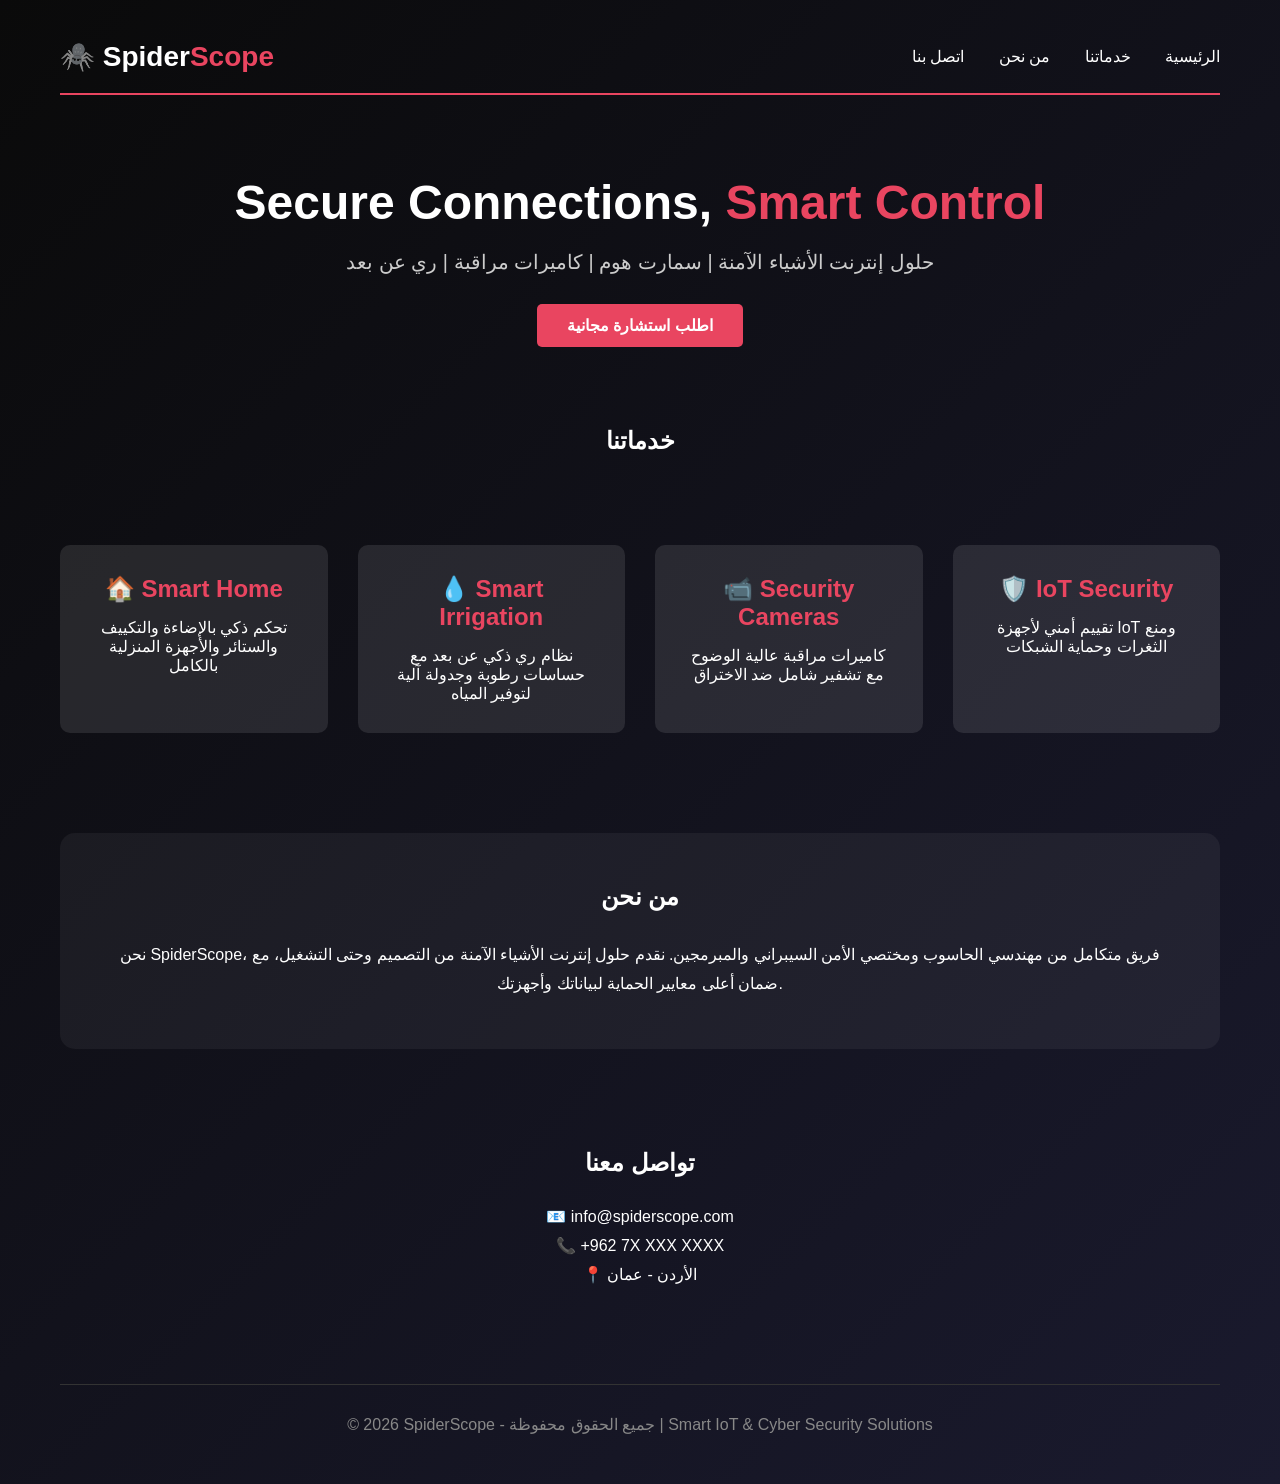
==== index.html @ 86cf1021 "Add initial HTML structure for SpiderScope website" ====
<!DOCTYPE html>
<html lang="ar">
<head>
    <meta charset="UTF-8">
    <meta name="viewport" content="width=device-width, initial-scale=1.0">
    <title>SpiderScope | Smart IoT & Cyber Security</title>
    <style>
        * {
            margin: 0;
            padding: 0;
            box-sizing: border-box;
        }
        body {
            font-family: 'Segoe UI', Tahoma, Geneva, Verdana, sans-serif;
            background: linear-gradient(135deg, #0a0a0a 0%, #1a1a2e 100%);
            color: #fff;
            min-height: 100vh;
        }
        .container {
            max-width: 1200px;
            margin: 0 auto;
            padding: 20px;
        }
        header {
            display: flex;
            justify-content: space-between;
            align-items: center;
            padding: 20px 0;
            border-bottom: 2px solid #e94560;
            flex-wrap: wrap;
        }
        .logo {
            font-size: 28px;
            font-weight: bold;
        }
        .logo span {
            color: #e94560;
        }
        nav a {
            color: #fff;
            text-decoration: none;
            margin-left: 30px;
            transition: color 0.3s;
        }
        nav a:hover {
            color: #e94560;
        }
        .hero {
            text-align: center;
            padding: 80px 20px;
        }
        .hero h1 {
            font-size: 48px;
            margin-bottom: 20px;
        }
        .hero h1 span {
            color: #e94560;
        }
        .hero p {
            font-size: 20px;
            color: #ccc;
            margin-bottom: 30px;
        }
        .btn {
            display: inline-block;
            background: #e94560;
            color: #fff;
            padding: 12px 30px;
            text-decoration: none;
            border-radius: 5px;
            font-weight: bold;
            transition: transform 0.3s;
        }
        .btn:hover {
            transform: scale(1.05);
            background: #ff6b6b;
        }
        .services {
            display: grid;
            grid-template-columns: repeat(auto-fit, minmax(250px, 1fr));
            gap: 30px;
            padding: 50px 0;
        }
        .service-card {
            background: rgba(255,255,255,0.1);
            padding: 30px;
            border-radius: 10px;
            text-align: center;
            transition: transform 0.3s;
        }
        .service-card:hover {
            transform: translateY(-10px);
            background: rgba(233,69,96,0.2);
        }
        .service-card h3 {
            font-size: 24px;
            margin-bottom: 15px;
            color: #e94560;
        }
        .footer {
            text-align: center;
            padding: 30px 0;
            border-top: 1px solid #333;
            margin-top: 50px;
            color: #888;
        }
        @media (max-width: 768px) {
            header {
                flex-direction: column;
                gap: 15px;
            }
            nav a {
                margin: 0 15px;
            }
            .hero h1 {
                font-size: 32px;
            }
        }
    </style>
</head>
<body>
    <div class="container">
        <header>
            <div class="logo">🕷️ Spider<span>Scope</span></div>
            <nav>
                <a href="#">الرئيسية</a>
                <a href="#services">خدماتنا</a>
                <a href="#about">من نحن</a>
                <a href="#contact">اتصل بنا</a>
            </nav>
        </header>

        <section class="hero">
            <h1>Secure Connections, <span>Smart Control</span></h1>
            <p>حلول إنترنت الأشياء الآمنة | سمارت هوم | كاميرات مراقبة | ري عن بعد</p>
            <a href="#contact" class="btn">اطلب استشارة مجانية</a>
        </section>

        <section id="services">
            <h2 style="text-align:center; margin-bottom:40px;">خدماتنا</h2>
            <div class="services">
                <div class="service-card">
                    <h3>🏠 Smart Home</h3>
                    <p>تحكم ذكي بالإضاءة والتكييف والستائر والأجهزة المنزلية بالكامل</p>
                </div>
                <div class="service-card">
                    <h3>💧 Smart Irrigation</h3>
                    <p>نظام ري ذكي عن بعد مع حساسات رطوبة وجدولة آلية لتوفير المياه</p>
                </div>
                <div class="service-card">
                    <h3>📹 Security Cameras</h3>
                    <p>كاميرات مراقبة عالية الوضوح مع تشفير شامل ضد الاختراق</p>
                </div>
                <div class="service-card">
                    <h3>🛡️ IoT Security</h3>
                    <p>تقييم أمني لأجهزة IoT ومنع الثغرات وحماية الشبكات</p>
                </div>
            </div>
        </section>

        <section id="about" style="background:rgba(255,255,255,0.05); padding:50px; border-radius:15px; margin:50px 0;">
            <h2 style="text-align:center; margin-bottom:30px;">من نحن</h2>
            <p style="line-height:1.8; text-align:center;">نحن SpiderScope، فريق متكامل من مهندسي الحاسوب ومختصي الأمن السيبراني والمبرمجين. نقدم حلول إنترنت الأشياء الآمنة من التصميم وحتى التشغيل، مع ضمان أعلى معايير الحماية لبياناتك وأجهزتك.</p>
        </section>

        <section id="contact" style="text-align:center; padding:50px 0;">
            <h2 style="margin-bottom:30px;">تواصل معنا</h2>
            <p style="margin-bottom:10px;">📧 info@spiderscope.com</p>
            <p style="margin-bottom:10px;">📞 +962 7X XXX XXXX</p>
            <p>📍 الأردن - عمان</p>
        </section>

        <div class="footer">
            <p>© 2026 SpiderScope - جميع الحقوق محفوظة | Smart IoT & Cyber Security Solutions</p>
        </div>
    </div>
</body>
</html>
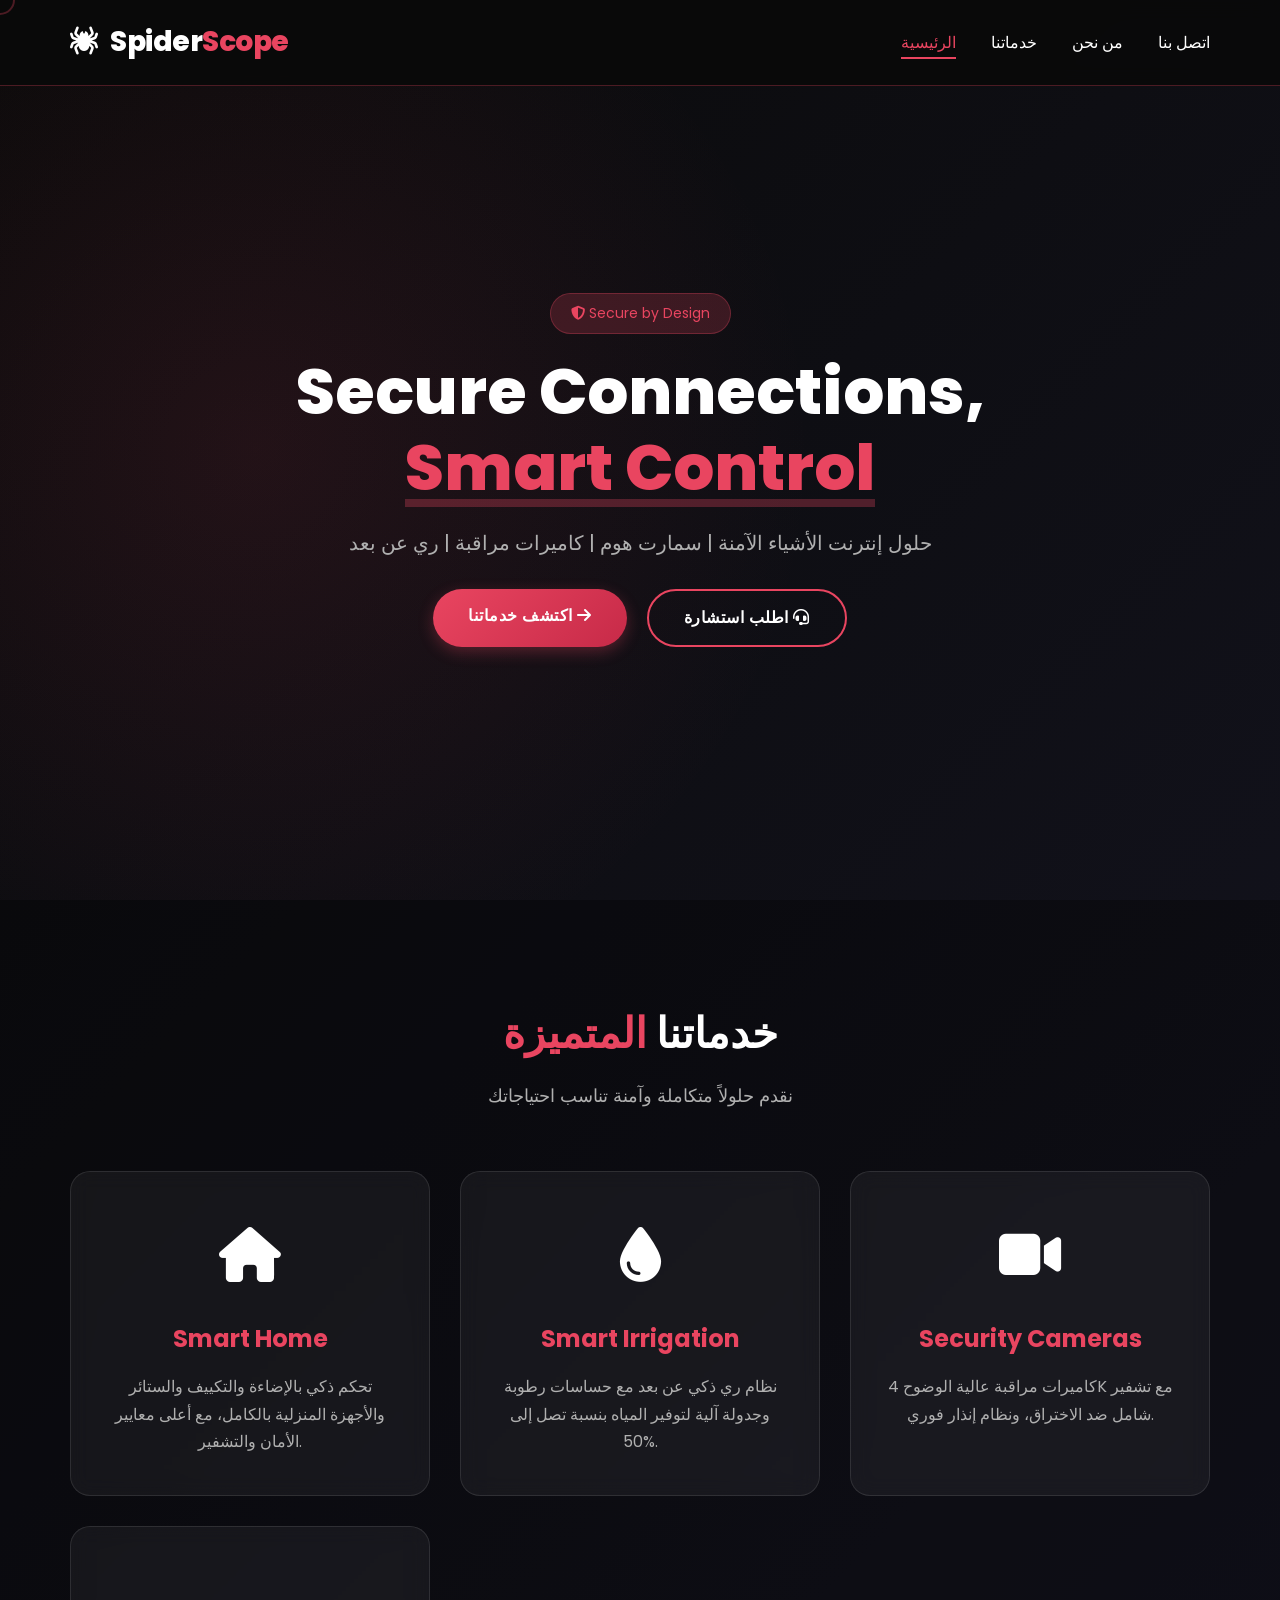
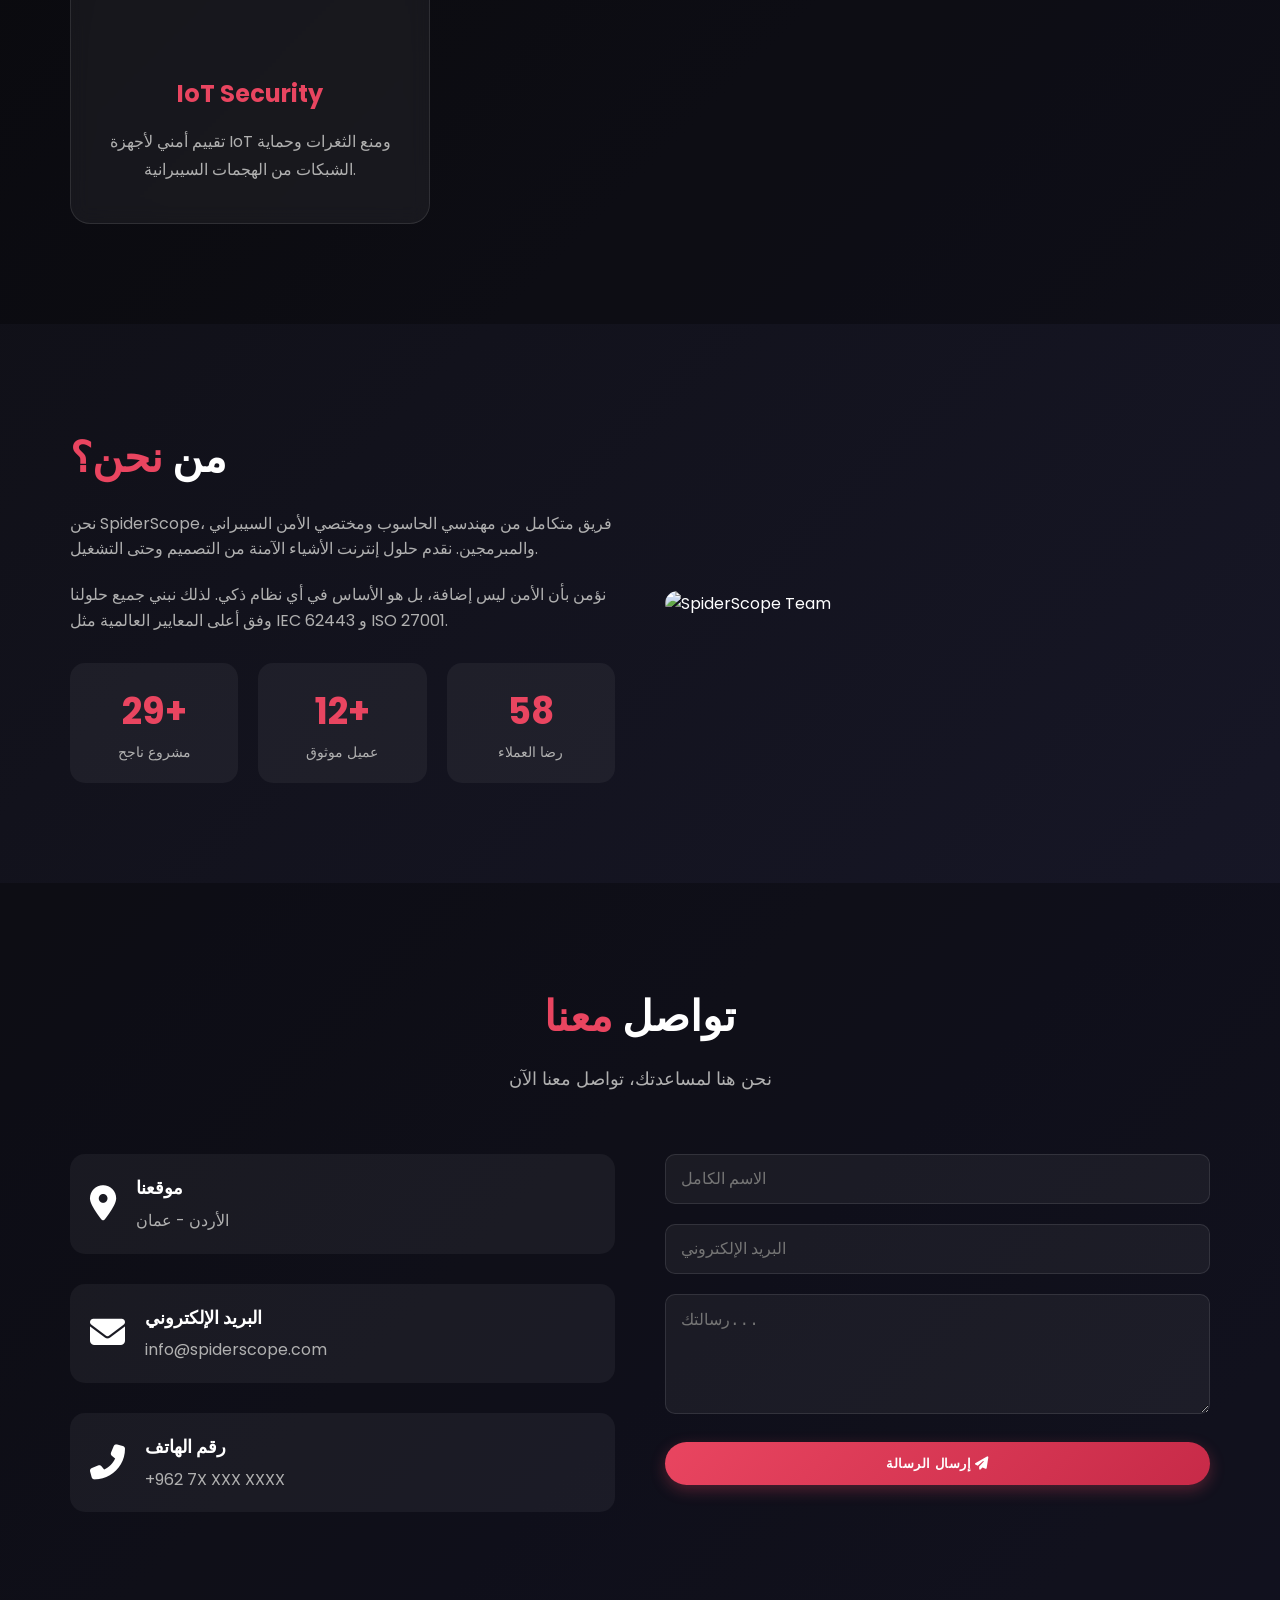
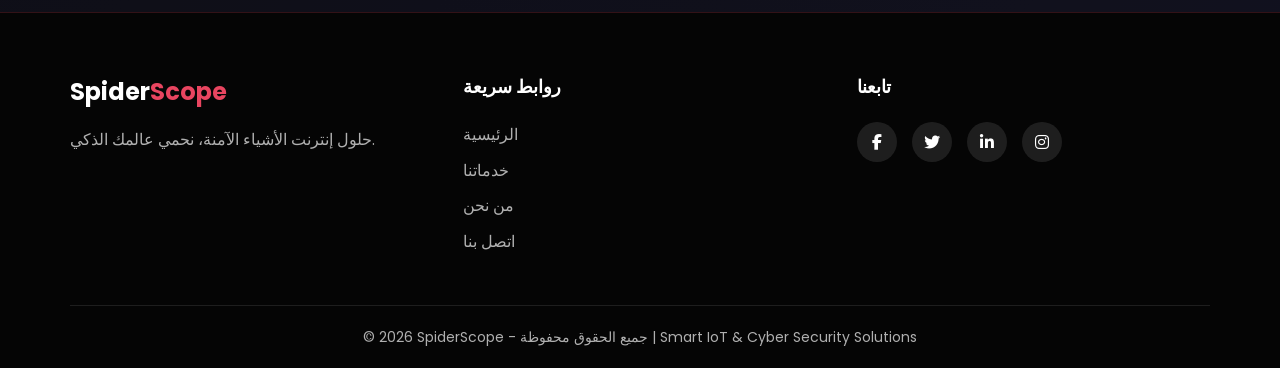
==== commit e4ded872: "Update index.html with new meta tags and content" ====
--- a/index.html
+++ b/index.html
@@ -3,176 +3,285 @@
 <head>
     <meta charset="UTF-8">
     <meta name="viewport" content="width=device-width, initial-scale=1.0">
-    <title>SpiderScope | Smart IoT & Cyber Security</title>
-    <style>
-        * {
-            margin: 0;
-            padding: 0;
-            box-sizing: border-box;
-        }
-        body {
-            font-family: 'Segoe UI', Tahoma, Geneva, Verdana, sans-serif;
-            background: linear-gradient(135deg, #0a0a0a 0%, #1a1a2e 100%);
-            color: #fff;
-            min-height: 100vh;
-        }
-        .container {
-            max-width: 1200px;
-            margin: 0 auto;
-            padding: 20px;
-        }
-        header {
-            display: flex;
-            justify-content: space-between;
-            align-items: center;
-            padding: 20px 0;
-            border-bottom: 2px solid #e94560;
-            flex-wrap: wrap;
-        }
-        .logo {
-            font-size: 28px;
-            font-weight: bold;
-        }
-        .logo span {
-            color: #e94560;
-        }
-        nav a {
-            color: #fff;
-            text-decoration: none;
-            margin-left: 30px;
-            transition: color 0.3s;
-        }
-        nav a:hover {
-            color: #e94560;
-        }
-        .hero {
-            text-align: center;
-            padding: 80px 20px;
-        }
-        .hero h1 {
-            font-size: 48px;
-            margin-bottom: 20px;
-        }
-        .hero h1 span {
-            color: #e94560;
-        }
-        .hero p {
-            font-size: 20px;
-            color: #ccc;
-            margin-bottom: 30px;
-        }
-        .btn {
-            display: inline-block;
-            background: #e94560;
-            color: #fff;
-            padding: 12px 30px;
-            text-decoration: none;
-            border-radius: 5px;
-            font-weight: bold;
-            transition: transform 0.3s;
-        }
-        .btn:hover {
-            transform: scale(1.05);
-            background: #ff6b6b;
-        }
-        .services {
-            display: grid;
-            grid-template-columns: repeat(auto-fit, minmax(250px, 1fr));
-            gap: 30px;
-            padding: 50px 0;
-        }
-        .service-card {
-            background: rgba(255,255,255,0.1);
-            padding: 30px;
-            border-radius: 10px;
-            text-align: center;
-            transition: transform 0.3s;
-        }
-        .service-card:hover {
-            transform: translateY(-10px);
-            background: rgba(233,69,96,0.2);
-        }
-        .service-card h3 {
-            font-size: 24px;
-            margin-bottom: 15px;
-            color: #e94560;
-        }
-        .footer {
-            text-align: center;
-            padding: 30px 0;
-            border-top: 1px solid #333;
-            margin-top: 50px;
-            color: #888;
-        }
-        @media (max-width: 768px) {
-            header {
-                flex-direction: column;
-                gap: 15px;
-            }
-            nav a {
-                margin: 0 15px;
-            }
-            .hero h1 {
-                font-size: 32px;
-            }
-        }
-    </style>
+    <title>SpiderScope | Smart IoT & Cyber Security Solutions</title>
+    <meta name="description" content="SpiderScope - حلول إنترنت الأشياء الآمنة، سمارت هوم، كاميرات مراقبة، ري عن بعد، وأمن سيبراني متكامل">
+    <meta name="keywords" content="IoT, Smart Home, Security Cameras, Smart Irrigation, Cyber Security, SpiderScope">
+    <meta name="author" content="SpiderScope">
+    
+    <!-- ربط ملف CSS -->
+    <link rel="stylesheet" href="style.css">
+    
+    <!-- Font Awesome للأيقونات -->
+    <link rel="stylesheet" href="https://cdnjs.cloudflare.com/ajax/libs/font-awesome/6.4.0/css/all.min.css">
+    
+    <!-- Google Fonts -->
+    <link href="https://fonts.googleapis.com/css2?family=Poppins:wght@300;400;500;600;700;800&display=swap" rel="stylesheet">
 </head>
 <body>
-    <div class="container">
-        <header>
-            <div class="logo">🕷️ Spider<span>Scope</span></div>
-            <nav>
-                <a href="#">الرئيسية</a>
-                <a href="#services">خدماتنا</a>
-                <a href="#about">من نحن</a>
-                <a href="#contact">اتصل بنا</a>
-            </nav>
-        </header>
-
-        <section class="hero">
-            <h1>Secure Connections, <span>Smart Control</span></h1>
-            <p>حلول إنترنت الأشياء الآمنة | سمارت هوم | كاميرات مراقبة | ري عن بعد</p>
-            <a href="#contact" class="btn">اطلب استشارة مجانية</a>
-        </section>
-
-        <section id="services">
-            <h2 style="text-align:center; margin-bottom:40px;">خدماتنا</h2>
-            <div class="services">
-                <div class="service-card">
-                    <h3>🏠 Smart Home</h3>
-                    <p>تحكم ذكي بالإضاءة والتكييف والستائر والأجهزة المنزلية بالكامل</p>
-                </div>
-                <div class="service-card">
-                    <h3>💧 Smart Irrigation</h3>
-                    <p>نظام ري ذكي عن بعد مع حساسات رطوبة وجدولة آلية لتوفير المياه</p>
-                </div>
-                <div class="service-card">
-                    <h3>📹 Security Cameras</h3>
-                    <p>كاميرات مراقبة عالية الوضوح مع تشفير شامل ضد الاختراق</p>
-                </div>
-                <div class="service-card">
-                    <h3>🛡️ IoT Security</h3>
-                    <p>تقييم أمني لأجهزة IoT ومنع الثغرات وحماية الشبكات</p>
-                </div>
-            </div>
-        </section>
-
-        <section id="about" style="background:rgba(255,255,255,0.05); padding:50px; border-radius:15px; margin:50px 0;">
-            <h2 style="text-align:center; margin-bottom:30px;">من نحن</h2>
-            <p style="line-height:1.8; text-align:center;">نحن SpiderScope، فريق متكامل من مهندسي الحاسوب ومختصي الأمن السيبراني والمبرمجين. نقدم حلول إنترنت الأشياء الآمنة من التصميم وحتى التشغيل، مع ضمان أعلى معايير الحماية لبياناتك وأجهزتك.</p>
-        </section>
-
-        <section id="contact" style="text-align:center; padding:50px 0;">
-            <h2 style="margin-bottom:30px;">تواصل معنا</h2>
-            <p style="margin-bottom:10px;">📧 info@spiderscope.com</p>
-            <p style="margin-bottom:10px;">📞 +962 7X XXX XXXX</p>
-            <p>📍 الأردن - عمان</p>
-        </section>
-
-        <div class="footer">
-            <p>© 2026 SpiderScope - جميع الحقوق محفوظة | Smart IoT & Cyber Security Solutions</p>
-        </div>
-    </div>
+
+<!-- شاشة التحميل (Loader) -->
+<div class="loader">
+    <div class="spinner"></div>
+</div>
+
+<!-- مؤشر ماوس مخصص (Custom Cursor) -->
+<div class="custom-cursor"></div>
+
+<!-- زر العودة للأعلى -->
+<div class="scroll-top">
+    <i class="fas fa-arrow-up"></i>
+</div>
+
+<!-- الهيدر (شريط التنقل) -->
+<header class="header">
+    <div class="container">
+        <nav class="navbar">
+            <div class="logo">
+                <i class="fas fa-spider"></i> Spider<span>Scope</span>
+            </div>
+            <div class="menu-btn">
+                <i class="fas fa-bars"></i>
+            </div>
+            <ul class="nav-links">
+                <li><a href="#home" class="active">الرئيسية</a></li>
+                <li><a href="#services">خدماتنا</a></li>
+                <li><a href="#about">من نحن</a></li>
+                <li><a href="#contact">اتصل بنا</a></li>
+            </ul>
+        </nav>
+    </div>
+</header>
+
+<!-- القسم الترحيبي (Hero) -->
+<section id="home" class="hero">
+    <div class="hero-content">
+        <div class="hero-badge">
+            <i class="fas fa-shield-alt"></i> Secure by Design
+        </div>
+        <h1>Secure Connections, <br><span>Smart Control</span></h1>
+        <p>حلول إنترنت الأشياء الآمنة | سمارت هوم | كاميرات مراقبة | ري عن بعد</p>
+        <div class="hero-buttons">
+            <a href="#services" class="btn">اكتشف خدماتنا <i class="fas fa-arrow-right"></i></a>
+            <a href="#contact" class="btn btn-outline">اطلب استشارة <i class="fas fa-headset"></i></a>
+        </div>
+    </div>
+</section>
+
+<!-- قسم الخدمات -->
+<section id="services" class="services">
+    <div class="container">
+        <div class="section-header">
+            <h2>خدماتنا <span>المتميزة</span></h2>
+            <p>نقدم حلولاً متكاملة وآمنة تناسب احتياجاتك</p>
+        </div>
+        <div class="services-grid">
+            <div class="service-card">
+                <div class="service-icon">
+                    <i class="fas fa-home"></i>
+                </div>
+                <h3>Smart Home</h3>
+                <p>تحكم ذكي بالإضاءة والتكييف والستائر والأجهزة المنزلية بالكامل، مع أعلى معايير الأمان والتشفير.</p>
+            </div>
+            <div class="service-card">
+                <div class="service-icon">
+                    <i class="fas fa-tint"></i>
+                </div>
+                <h3>Smart Irrigation</h3>
+                <p>نظام ري ذكي عن بعد مع حساسات رطوبة وجدولة آلية لتوفير المياه بنسبة تصل إلى 50%.</p>
+            </div>
+            <div class="service-card">
+                <div class="service-icon">
+                    <i class="fas fa-video"></i>
+                </div>
+                <h3>Security Cameras</h3>
+                <p>كاميرات مراقبة عالية الوضوح 4K مع تشفير شامل ضد الاختراق، ونظام إنذار فوري.</p>
+            </div>
+            <div class="service-card">
+                <div class="service-icon">
+                    <i class="fas fa-shield-haltered"></i>
+                </div>
+                <h3>IoT Security</h3>
+                <p>تقييم أمني لأجهزة IoT ومنع الثغرات وحماية الشبكات من الهجمات السيبرانية.</p>
+            </div>
+        </div>
+    </div>
+</section>
+
+<!-- قسم من نحن -->
+<section id="about" class="about">
+    <div class="container">
+        <div class="about-content">
+            <div class="about-text">
+                <h2>من <span>نحن؟</span></h2>
+                <p>نحن SpiderScope، فريق متكامل من مهندسي الحاسوب ومختصي الأمن السيبراني والمبرمجين. نقدم حلول إنترنت الأشياء الآمنة من التصميم وحتى التشغيل.</p>
+                <p>نؤمن بأن الأمن ليس إضافة، بل هو الأساس في أي نظام ذكي. لذلك نبني جميع حلولنا وفق أعلى المعايير العالمية مثل IEC 62443 و ISO 27001.</p>
+                <div class="about-stats">
+                    <div class="stat">
+                        <h3 data-target="50">50+</h3>
+                        <p>مشروع ناجح</p>
+                    </div>
+                    <div class="stat">
+                        <h3 data-target="20">20+</h3>
+                        <p>عميل موثوق</p>
+                    </div>
+                    <div class="stat">
+                        <h3 data-target="100">100%</h3>
+                        <p>رضا العملاء</p>
+                    </div>
+                </div>
+            </div>
+            <div class="about-image">
+                <img src="https://placehold.co/600x400/1a1a2e/e94560?text=SpiderScope+Team" alt="SpiderScope Team">
+            </div>
+        </div>
+    </div>
+</section>
+
+<!-- قسم التواصل -->
+<section id="contact" class="contact">
+    <div class="container">
+        <div class="section-header">
+            <h2>تواصل <span>معنا</span></h2>
+            <p>نحن هنا لمساعدتك، تواصل معنا الآن</p>
+        </div>
+        <div class="contact-grid">
+            <div class="contact-info">
+                <div class="contact-card">
+                    <div class="contact-icon">
+                        <i class="fas fa-map-marker-alt"></i>
+                    </div>
+                    <div class="contact-details">
+                        <h4>موقعنا</h4>
+                        <p>الأردن - عمان</p>
+                    </div>
+                </div>
+                <div class="contact-card">
+                    <div class="contact-icon">
+                        <i class="fas fa-envelope"></i>
+                    </div>
+                    <div class="contact-details">
+                        <h4>البريد الإلكتروني</h4>
+                        <p>info@spiderscope.com</p>
+                    </div>
+                </div>
+                <div class="contact-card">
+                    <div class="contact-icon">
+                        <i class="fas fa-phone-alt"></i>
+                    </div>
+                    <div class="contact-details">
+                        <h4>رقم الهاتف</h4>
+                        <p>+962 7X XXX XXXX</p>
+                    </div>
+                </div>
+            </div>
+            <form class="contact-form" id="contactForm">
+                <div class="form-group">
+                    <input type="text" id="name" placeholder="الاسم الكامل" required>
+                </div>
+                <div class="form-group">
+                    <input type="email" id="email" placeholder="البريد الإلكتروني" required>
+                </div>
+                <div class="form-group">
+                    <textarea id="message" placeholder="رسالتك..." required></textarea>
+                </div>
+                <button type="submit" class="btn">إرسال الرسالة <i class="fas fa-paper-plane"></i></button>
+            </form>
+        </div>
+    </div>
+</section>
+
+<!-- الفوتر (Footer) -->
+<footer class="footer">
+    <div class="container">
+        <div class="footer-content">
+            <div class="footer-about">
+                <h3>Spider<span>Scope</span></h3>
+                <p>حلول إنترنت الأشياء الآمنة، نحمي عالمك الذكي.</p>
+            </div>
+            <div class="footer-links">
+                <h4>روابط سريعة</h4>
+                <ul>
+                    <li><a href="#home">الرئيسية</a></li>
+                    <li><a href="#services">خدماتنا</a></li>
+                    <li><a href="#about">من نحن</a></li>
+                    <li><a href="#contact">اتصل بنا</a></li>
+                </ul>
+            </div>
+            <div class="footer-social">
+                <h4>تابعنا</h4>
+                <div class="social-icons">
+                    <a href="#"><i class="fab fa-facebook-f"></i></a>
+                    <a href="#"><i class="fab fa-twitter"></i></a>
+                    <a href="#"><i class="fab fa-linkedin-in"></i></a>
+                    <a href="#"><i class="fab fa-instagram"></i></a>
+                </div>
+            </div>
+        </div>
+        <div class="footer-bottom">
+            <p>&copy; 2026 SpiderScope - جميع الحقوق محفوظة | Smart IoT & Cyber Security Solutions</p>
+        </div>
+    </div>
+</footer>
+
+<!-- ربط ملف JavaScript -->
+<script src="script.js"></script>
+
+<style>
+    /* تنسيق المؤشر المخصص */
+    .custom-cursor {
+        position: fixed;
+        width: 30px;
+        height: 30px;
+        border: 2px solid #e94560;
+        border-radius: 50%;
+        pointer-events: none;
+        z-index: 99999;
+        transition: all 0.1s ease;
+        transform: translate(-50%, -50%);
+        opacity: 0.3;
+    }
+    
+    /* إخفاء المؤشر العادي على سطح المكتب */
+    @media (min-width: 768px) {
+        body {
+            cursor: none;
+        }
+        a, button, .service-card {
+            cursor: none;
+        }
+    }
+    
+    /* إظهار المؤشر العادي على الجوال */
+    @media (max-width: 768px) {
+        .custom-cursor {
+            display: none;
+        }
+        body {
+            cursor: default;
+        }
+    }
+    
+    /* تأثيرات إضافية */
+    .notification {
+        animation: slideUp 0.3s ease;
+    }
+    
+    @keyframes slideUp {
+        from {
+            opacity: 0;
+            transform: translateX(-50%) translateY(20px);
+        }
+        to {
+            opacity: 1;
+            transform: translateX(-50%) translateY(0);
+        }
+    }
+    
+    /* تنسيق زر القائمة للجوال */
+    .menu-btn i {
+        font-size: 24px;
+        transition: all 0.3s ease;
+    }
+</style>
 </body>
 </html>
--- a/style.css
+++ b/style.css
@@ -0,0 +1,687 @@
+/* ========================================
+   SpiderScope - Smart IoT & Cyber Security
+   Professional CSS File
+   ======================================== */
+
+/* ---------- متغيرات الألوان ---------- */
+:root {
+    --primary: #e94560;
+    --primary-dark: #c72a48;
+    --secondary: #0f3460;
+    --dark: #0a0a0a;
+    --darker: #050505;
+    --gray: #1a1a2e;
+    --light-gray: #2a2a3e;
+    --text: #ffffff;
+    --text-muted: #b0b0b0;
+    --gradient: linear-gradient(135deg, var(--dark) 0%, var(--gray) 100%);
+    --gradient-primary: linear-gradient(135deg, var(--primary) 0%, var(--primary-dark) 100%);
+}
+
+/* ---------- إعادة تعيين عامة ---------- */
+* {
+    margin: 0;
+    padding: 0;
+    box-sizing: border-box;
+}
+
+html {
+    scroll-behavior: smooth;
+}
+
+body {
+    font-family: 'Poppins', 'Segoe UI', Tahoma, Geneva, Verdana, sans-serif;
+    background: var(--gradient);
+    color: var(--text);
+    line-height: 1.6;
+    overflow-x: hidden;
+}
+
+/* ---------- تخصيص شريط التمرير ---------- */
+::-webkit-scrollbar {
+    width: 10px;
+}
+
+::-webkit-scrollbar-track {
+    background: var(--dark);
+}
+
+::-webkit-scrollbar-thumb {
+    background: var(--primary);
+    border-radius: 5px;
+}
+
+::-webkit-scrollbar-thumb:hover {
+    background: var(--primary-dark);
+}
+
+/* ---------- الحاوية الرئيسية ---------- */
+.container {
+    max-width: 1200px;
+    margin: 0 auto;
+    padding: 0 30px;
+}
+
+/* ---------- الهيدر (شريط التنقل) ---------- */
+.header {
+    position: fixed;
+    top: 0;
+    left: 0;
+    width: 100%;
+    z-index: 1000;
+    background: rgba(10, 10, 10, 0.95);
+    backdrop-filter: blur(10px);
+    border-bottom: 1px solid rgba(233, 69, 96, 0.3);
+    transition: all 0.3s ease;
+}
+
+.header.scrolled {
+    background: rgba(5, 5, 5, 0.98);
+    border-bottom-color: var(--primary);
+    box-shadow: 0 5px 20px rgba(0, 0, 0, 0.3);
+}
+
+.navbar {
+    display: flex;
+    justify-content: space-between;
+    align-items: center;
+    padding: 20px 0;
+    flex-wrap: wrap;
+}
+
+.logo {
+    font-size: 28px;
+    font-weight: 800;
+    letter-spacing: -0.5px;
+    cursor: pointer;
+}
+
+.logo span {
+    color: var(--primary);
+}
+
+.logo i {
+    margin-right: 8px;
+}
+
+.nav-links {
+    display: flex;
+    gap: 35px;
+    list-style: none;
+}
+
+.nav-links a {
+    color: var(--text);
+    text-decoration: none;
+    font-weight: 500;
+    transition: all 0.3s ease;
+    position: relative;
+}
+
+.nav-links a::before {
+    content: '';
+    position: absolute;
+    bottom: -5px;
+    left: 0;
+    width: 0;
+    height: 2px;
+    background: var(--primary);
+    transition: width 0.3s ease;
+}
+
+.nav-links a:hover::before,
+.nav-links a.active::before {
+    width: 100%;
+}
+
+.nav-links a:hover,
+.nav-links a.active {
+    color: var(--primary);
+}
+
+.menu-btn {
+    display: none;
+    font-size: 24px;
+    cursor: pointer;
+}
+
+/* ---------- أزرار عامة ---------- */
+.btn {
+    display: inline-block;
+    background: var(--gradient-primary);
+    color: var(--text);
+    padding: 14px 35px;
+    text-decoration: none;
+    border-radius: 50px;
+    font-weight: 600;
+    letter-spacing: 0.5px;
+    transition: all 0.3s ease;
+    border: none;
+    cursor: pointer;
+    box-shadow: 0 5px 15px rgba(233, 69, 96, 0.3);
+}
+
+.btn:hover {
+    transform: translateY(-3px);
+    box-shadow: 0 8px 25px rgba(233, 69, 96, 0.4);
+}
+
+.btn-outline {
+    background: transparent;
+    border: 2px solid var(--primary);
+    box-shadow: none;
+}
+
+.btn-outline:hover {
+    background: var(--primary);
+    transform: translateY(-3px);
+}
+
+/* ---------- القسم الترحيبي (Hero) ---------- */
+.hero {
+    min-height: 100vh;
+    display: flex;
+    align-items: center;
+    justify-content: center;
+    text-align: center;
+    padding: 120px 20px 80px;
+    position: relative;
+    overflow: hidden;
+}
+
+.hero::before {
+    content: '';
+    position: absolute;
+    top: 0;
+    left: 0;
+    width: 100%;
+    height: 100%;
+    background: radial-gradient(circle at 20% 50%, rgba(233, 69, 96, 0.1), transparent 50%);
+    pointer-events: none;
+}
+
+.hero-content {
+    position: relative;
+    z-index: 1;
+    max-width: 800px;
+}
+
+.hero-badge {
+    display: inline-block;
+    background: rgba(233, 69, 96, 0.2);
+    padding: 8px 20px;
+    border-radius: 50px;
+    font-size: 14px;
+    color: var(--primary);
+    margin-bottom: 20px;
+    border: 1px solid rgba(233, 69, 96, 0.3);
+}
+
+.hero h1 {
+    font-size: 64px;
+    font-weight: 800;
+    margin-bottom: 20px;
+    line-height: 1.2;
+}
+
+.hero h1 span {
+    color: var(--primary);
+    position: relative;
+}
+
+.hero h1 span::after {
+    content: '';
+    position: absolute;
+    bottom: 5px;
+    left: 0;
+    width: 100%;
+    height: 8px;
+    background: rgba(233, 69, 96, 0.3);
+    z-index: -1;
+}
+
+.hero p {
+    font-size: 20px;
+    color: var(--text-muted);
+    margin-bottom: 30px;
+}
+
+.hero-buttons {
+    display: flex;
+    gap: 20px;
+    justify-content: center;
+    flex-wrap: wrap;
+}
+
+/* ---------- قسم الخدمات ---------- */
+.services {
+    padding: 100px 0;
+    background: rgba(0, 0, 0, 0.3);
+}
+
+.section-header {
+    text-align: center;
+    margin-bottom: 60px;
+}
+
+.section-header h2 {
+    font-size: 42px;
+    font-weight: 700;
+    margin-bottom: 15px;
+}
+
+.section-header h2 span {
+    color: var(--primary);
+}
+
+.section-header p {
+    color: var(--text-muted);
+    font-size: 18px;
+}
+
+.services-grid {
+    display: grid;
+    grid-template-columns: repeat(auto-fit, minmax(280px, 1fr));
+    gap: 30px;
+}
+
+.service-card {
+    background: rgba(255, 255, 255, 0.05);
+    backdrop-filter: blur(10px);
+    padding: 40px 30px;
+    border-radius: 20px;
+    text-align: center;
+    transition: all 0.3s ease;
+    border: 1px solid rgba(255, 255, 255, 0.1);
+    cursor: pointer;
+}
+
+.service-card:hover {
+    transform: translateY(-10px);
+    background: rgba(233, 69, 96, 0.1);
+    border-color: var(--primary);
+}
+
+.service-icon {
+    font-size: 55px;
+    margin-bottom: 20px;
+}
+
+.service-card h3 {
+    font-size: 24px;
+    margin-bottom: 15px;
+    color: var(--primary);
+}
+
+.service-card p {
+    color: var(--text-muted);
+    line-height: 1.7;
+}
+
+/* ---------- قسم من نحن ---------- */
+.about {
+    padding: 100px 0;
+}
+
+.about-content {
+    display: grid;
+    grid-template-columns: 1fr 1fr;
+    gap: 50px;
+    align-items: center;
+}
+
+.about-text h2 {
+    font-size: 42px;
+    margin-bottom: 20px;
+}
+
+.about-text h2 span {
+    color: var(--primary);
+}
+
+.about-text p {
+    color: var(--text-muted);
+    margin-bottom: 20px;
+    font-size: 16px;
+}
+
+.about-stats {
+    display: grid;
+    grid-template-columns: repeat(3, 1fr);
+    gap: 20px;
+    margin-top: 30px;
+}
+
+.stat {
+    text-align: center;
+    padding: 20px;
+    background: rgba(255, 255, 255, 0.05);
+    border-radius: 15px;
+}
+
+.stat h3 {
+    font-size: 36px;
+    color: var(--primary);
+}
+
+.stat p {
+    font-size: 14px;
+    margin: 0;
+}
+
+.about-image img {
+    width: 100%;
+    border-radius: 20px;
+    filter: grayscale(20%);
+    transition: all 0.3s ease;
+}
+
+.about-image img:hover {
+    transform: scale(1.02);
+    filter: grayscale(0%);
+}
+
+/* ---------- قسم التواصل ---------- */
+.contact {
+    padding: 100px 0;
+    background: rgba(0, 0, 0, 0.3);
+}
+
+.contact-grid {
+    display: grid;
+    grid-template-columns: repeat(auto-fit, minmax(300px, 1fr));
+    gap: 50px;
+}
+
+.contact-info {
+    display: flex;
+    flex-direction: column;
+    gap: 30px;
+}
+
+.contact-card {
+    display: flex;
+    align-items: center;
+    gap: 20px;
+    padding: 20px;
+    background: rgba(255, 255, 255, 0.05);
+    border-radius: 15px;
+    transition: all 0.3s ease;
+}
+
+.contact-card:hover {
+    background: rgba(233, 69, 96, 0.1);
+    transform: translateX(10px);
+}
+
+.contact-icon {
+    font-size: 35px;
+}
+
+.contact-details h4 {
+    font-size: 18px;
+    margin-bottom: 5px;
+}
+
+.contact-details p {
+    color: var(--text-muted);
+}
+
+.contact-form {
+    display: flex;
+    flex-direction: column;
+    gap: 20px;
+}
+
+.form-group input,
+.form-group textarea {
+    width: 100%;
+    padding: 15px;
+    background: rgba(255, 255, 255, 0.05);
+    border: 1px solid rgba(255, 255, 255, 0.1);
+    border-radius: 10px;
+    color: var(--text);
+    font-size: 16px;
+    transition: all 0.3s ease;
+}
+
+.form-group input:focus,
+.form-group textarea:focus {
+    outline: none;
+    border-color: var(--primary);
+    background: rgba(255, 255, 255, 0.1);
+}
+
+.form-group textarea {
+    resize: vertical;
+    min-height: 120px;
+}
+
+/* ---------- الفوتر ---------- */
+.footer {
+    background: var(--darker);
+    padding: 60px 0 20px;
+    border-top: 1px solid rgba(233, 69, 96, 0.2);
+}
+
+.footer-content {
+    display: grid;
+    grid-template-columns: repeat(auto-fit, minmax(250px, 1fr));
+    gap: 40px;
+    margin-bottom: 40px;
+}
+
+.footer-about h3 {
+    font-size: 24px;
+    margin-bottom: 15px;
+}
+
+.footer-about h3 span {
+    color: var(--primary);
+}
+
+.footer-about p {
+    color: var(--text-muted);
+}
+
+.footer-links h4,
+.footer-social h4 {
+    margin-bottom: 20px;
+    font-size: 18px;
+}
+
+.footer-links ul {
+    list-style: none;
+}
+
+.footer-links li {
+    margin-bottom: 10px;
+}
+
+.footer-links a {
+    color: var(--text-muted);
+    text-decoration: none;
+    transition: all 0.3s ease;
+}
+
+.footer-links a:hover {
+    color: var(--primary);
+    padding-left: 5px;
+}
+
+.social-icons {
+    display: flex;
+    gap: 15px;
+}
+
+.social-icons a {
+    display: flex;
+    align-items: center;
+    justify-content: center;
+    width: 40px;
+    height: 40px;
+    background: rgba(255, 255, 255, 0.1);
+    border-radius: 50%;
+    color: var(--text);
+    text-decoration: none;
+    transition: all 0.3s ease;
+}
+
+.social-icons a:hover {
+    background: var(--primary);
+    transform: translateY(-3px);
+}
+
+.footer-bottom {
+    text-align: center;
+    padding-top: 20px;
+    border-top: 1px solid rgba(255, 255, 255, 0.1);
+    color: var(--text-muted);
+    font-size: 14px;
+}
+
+/* ---------- زر العودة للأعلى ---------- */
+.scroll-top {
+    position: fixed;
+    bottom: 30px;
+    right: 30px;
+    width: 50px;
+    height: 50px;
+    background: var(--primary);
+    border-radius: 50%;
+    display: flex;
+    align-items: center;
+    justify-content: center;
+    cursor: pointer;
+    opacity: 0;
+    visibility: hidden;
+    transition: all 0.3s ease;
+    z-index: 999;
+    box-shadow: 0 5px 15px rgba(233, 69, 96, 0.4);
+}
+
+.scroll-top.show {
+    opacity: 1;
+    visibility: visible;
+}
+
+.scroll-top:hover {
+    transform: translateY(-3px);
+    background: var(--primary-dark);
+}
+
+/* ---------- ريلودر التحميل (Loader) ---------- */
+.loader {
+    position: fixed;
+    top: 0;
+    left: 0;
+    width: 100%;
+    height: 100%;
+    background: var(--dark);
+    display: flex;
+    align-items: center;
+    justify-content: center;
+    z-index: 9999;
+    transition: opacity 0.5s ease;
+}
+
+.loader.hide {
+    opacity: 0;
+    visibility: hidden;
+}
+
+.spinner {
+    width: 50px;
+    height: 50px;
+    border: 3px solid rgba(233, 69, 96, 0.3);
+    border-top-color: var(--primary);
+    border-radius: 50%;
+    animation: spin 1s linear infinite;
+}
+
+@keyframes spin {
+    to {
+        transform: rotate(360deg);
+    }
+}
+
+/* ---------- تأثيرات ظهور العناصر ---------- */
+.fade-up {
+    opacity: 0;
+    transform: translateY(30px);
+    transition: all 0.6s ease;
+}
+
+.fade-up.show {
+    opacity: 1;
+    transform: translateY(0);
+}
+
+/* ---------- استجابة للجوال ---------- */
+@media (max-width: 768px) {
+    .container {
+        padding: 0 20px;
+    }
+
+    .menu-btn {
+        display: block;
+    }
+
+    .nav-links {
+        position: fixed;
+        top: 70px;
+        left: -100%;
+        width: 100%;
+        height: calc(100vh - 70px);
+        background: var(--dark);
+        flex-direction: column;
+        align-items: center;
+        justify-content: center;
+        gap: 40px;
+        transition: left 0.3s ease;
+        z-index: 999;
+    }
+
+    .nav-links.active {
+        left: 0;
+    }
+
+    .hero h1 {
+        font-size: 36px;
+    }
+
+    .hero p {
+        font-size: 16px;
+    }
+
+    .section-header h2 {
+        font-size: 32px;
+    }
+
+    .about-content {
+        grid-template-columns: 1fr;
+    }
+
+    .about-stats {
+        grid-template-columns: 1fr;
+    }
+
+    .scroll-top {
+        bottom: 20px;
+        right: 20px;
+        width: 40px;
+        height: 40px;
+    }
+}
+
+@media (max-width: 480px) {
+    .hero-buttons {
+        flex-direction: column;
+        align-items: center;
+    }
+
+    .btn {
+        width: 100%;
+        text-align: center;
+    }
+}
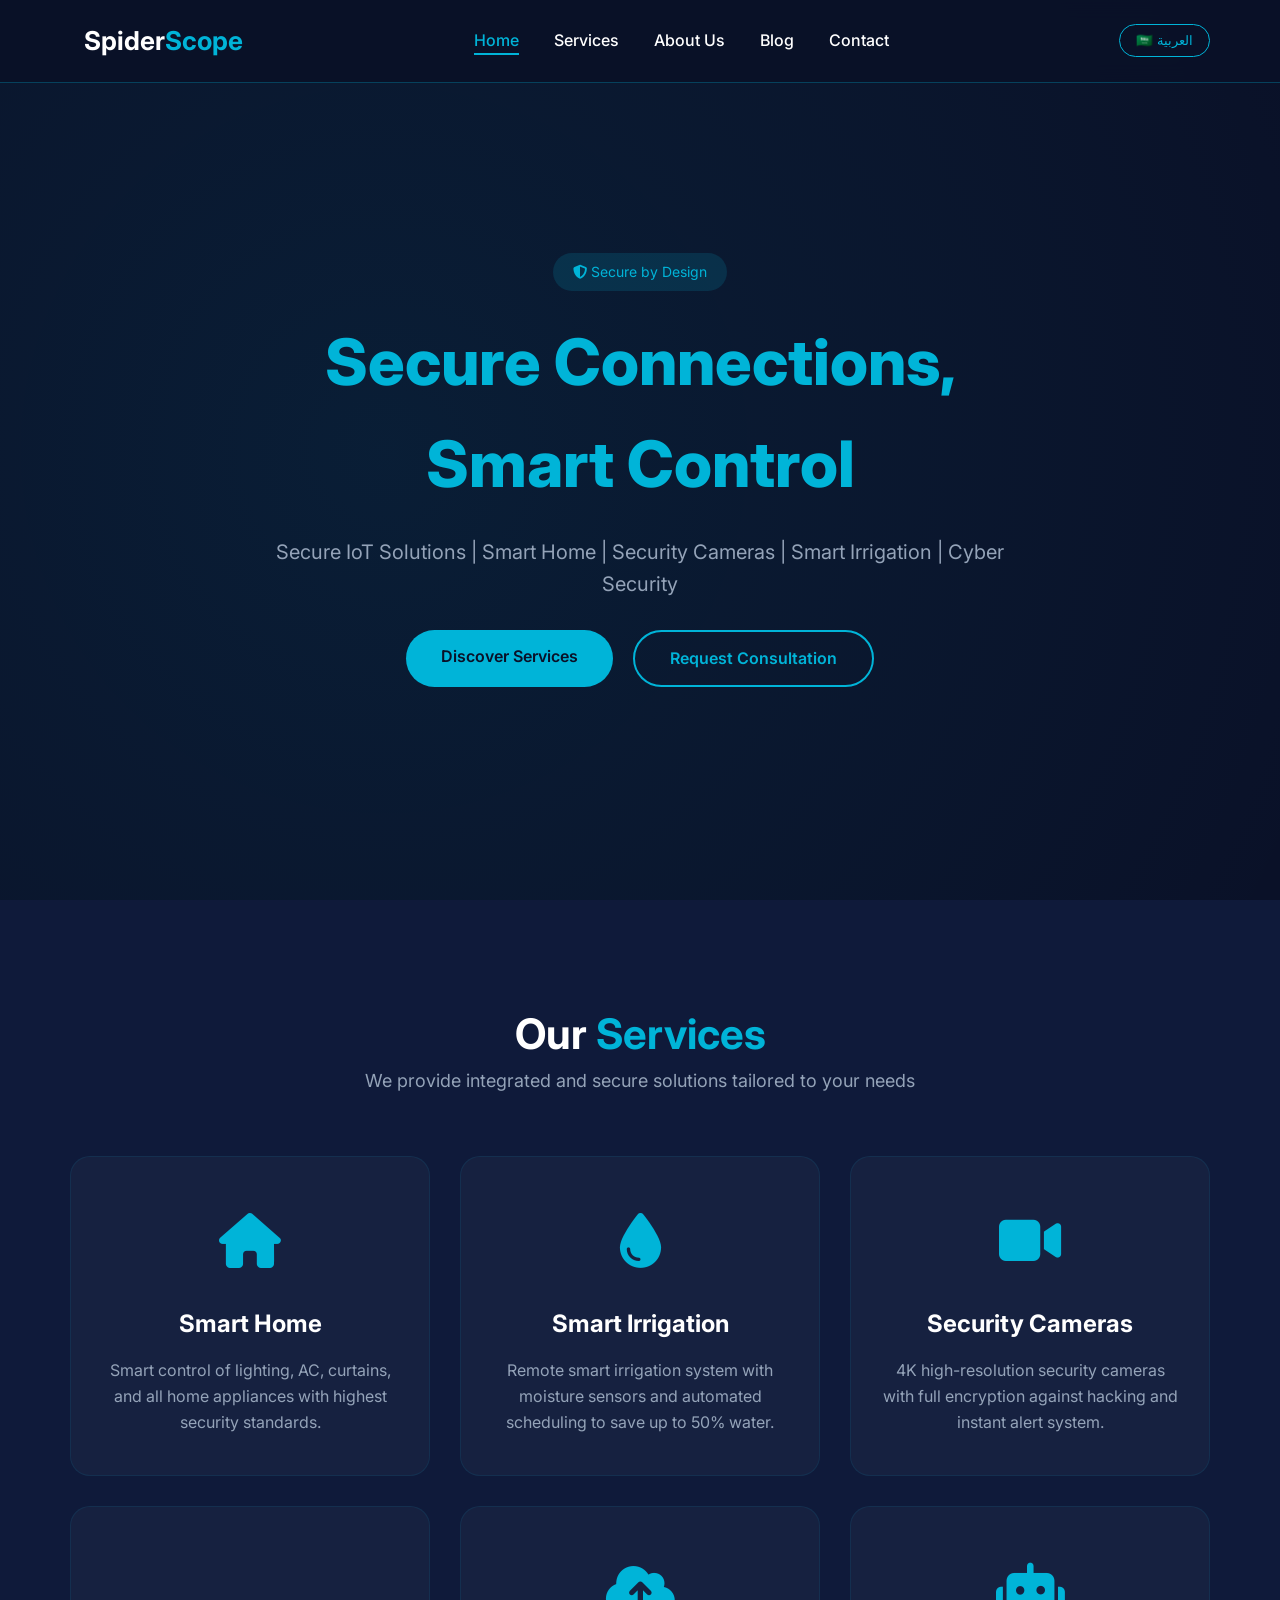
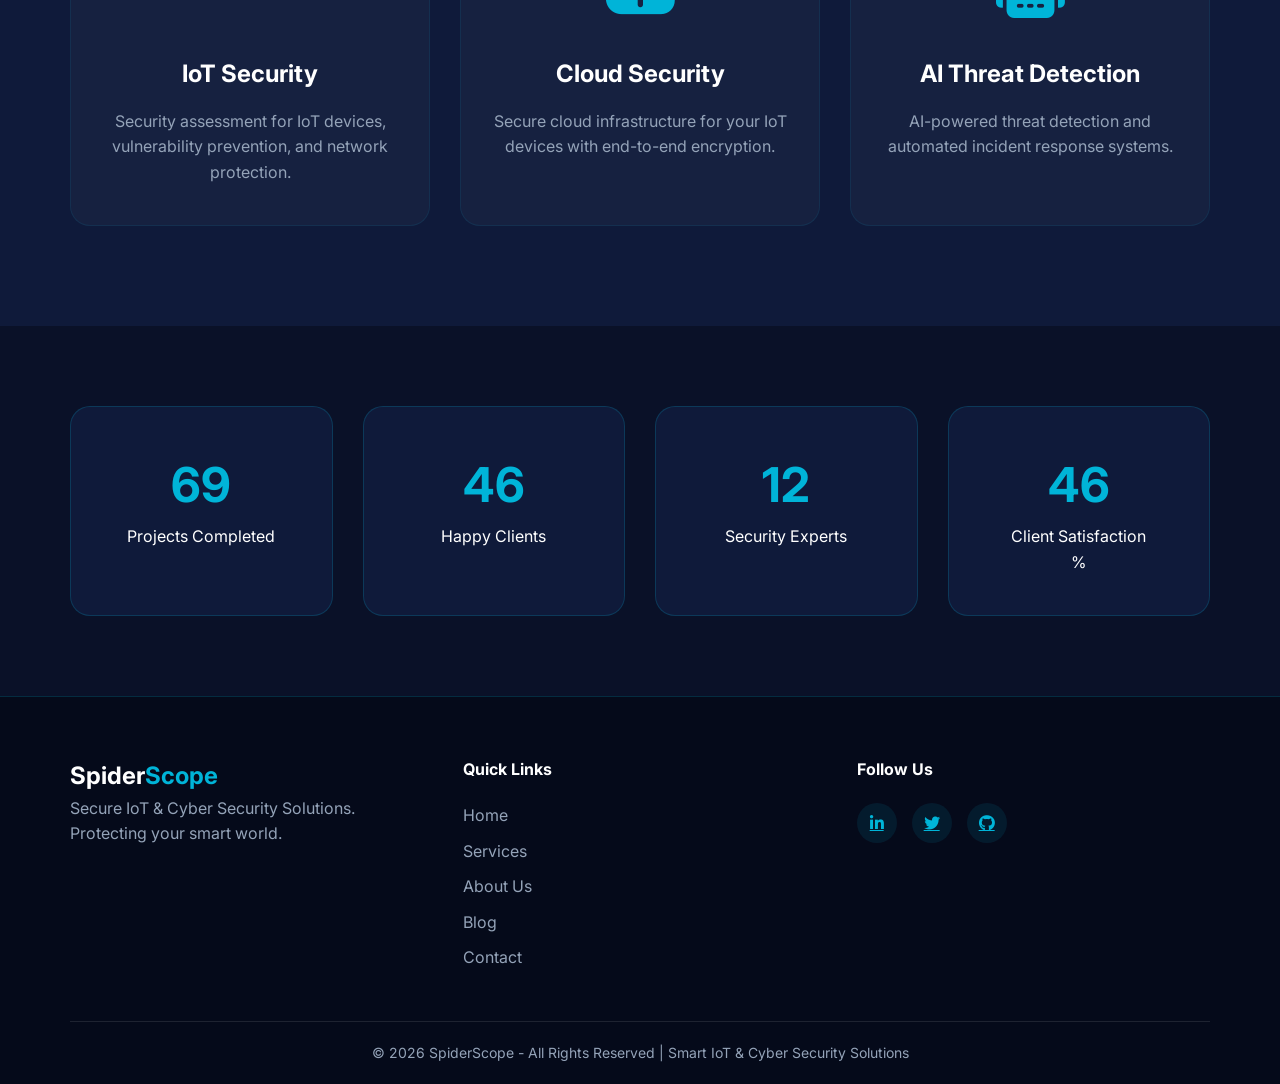
==== commit 412551d6: "Add files via upload" ====
--- a/index.html
+++ b/index.html
@@ -1,287 +1,155 @@
-<!DOCTYPE html>
-<html lang="ar">
-<head>
-    <meta charset="UTF-8">
-    <meta name="viewport" content="width=device-width, initial-scale=1.0">
-    <title>SpiderScope | Smart IoT & Cyber Security Solutions</title>
-    <meta name="description" content="SpiderScope - حلول إنترنت الأشياء الآمنة، سمارت هوم، كاميرات مراقبة، ري عن بعد، وأمن سيبراني متكامل">
-    <meta name="keywords" content="IoT, Smart Home, Security Cameras, Smart Irrigation, Cyber Security, SpiderScope">
-    <meta name="author" content="SpiderScope">
-    
-    <!-- ربط ملف CSS -->
-    <link rel="stylesheet" href="style.css">
-    
-    <!-- Font Awesome للأيقونات -->
-    <link rel="stylesheet" href="https://cdnjs.cloudflare.com/ajax/libs/font-awesome/6.4.0/css/all.min.css">
-    
-    <!-- Google Fonts -->
-    <link href="https://fonts.googleapis.com/css2?family=Poppins:wght@300;400;500;600;700;800&display=swap" rel="stylesheet">
-</head>
-<body>
-
-<!-- شاشة التحميل (Loader) -->
-<div class="loader">
-    <div class="spinner"></div>
-</div>
-
-<!-- مؤشر ماوس مخصص (Custom Cursor) -->
-<div class="custom-cursor"></div>
-
-<!-- زر العودة للأعلى -->
-<div class="scroll-top">
-    <i class="fas fa-arrow-up"></i>
-</div>
-
-<!-- الهيدر (شريط التنقل) -->
-<header class="header">
-    <div class="container">
-        <nav class="navbar">
-            <div class="logo">
-                <i class="fas fa-spider"></i> Spider<span>Scope</span>
-            </div>
-            <div class="menu-btn">
-                <i class="fas fa-bars"></i>
-            </div>
-            <ul class="nav-links">
-                <li><a href="#home" class="active">الرئيسية</a></li>
-                <li><a href="#services">خدماتنا</a></li>
-                <li><a href="#about">من نحن</a></li>
-                <li><a href="#contact">اتصل بنا</a></li>
-            </ul>
-        </nav>
-    </div>
-</header>
-
-<!-- القسم الترحيبي (Hero) -->
-<section id="home" class="hero">
-    <div class="hero-content">
-        <div class="hero-badge">
-            <i class="fas fa-shield-alt"></i> Secure by Design
-        </div>
-        <h1>Secure Connections, <br><span>Smart Control</span></h1>
-        <p>حلول إنترنت الأشياء الآمنة | سمارت هوم | كاميرات مراقبة | ري عن بعد</p>
-        <div class="hero-buttons">
-            <a href="#services" class="btn">اكتشف خدماتنا <i class="fas fa-arrow-right"></i></a>
-            <a href="#contact" class="btn btn-outline">اطلب استشارة <i class="fas fa-headset"></i></a>
-        </div>
-    </div>
-</section>
-
-<!-- قسم الخدمات -->
-<section id="services" class="services">
-    <div class="container">
-        <div class="section-header">
-            <h2>خدماتنا <span>المتميزة</span></h2>
-            <p>نقدم حلولاً متكاملة وآمنة تناسب احتياجاتك</p>
-        </div>
-        <div class="services-grid">
-            <div class="service-card">
-                <div class="service-icon">
-                    <i class="fas fa-home"></i>
-                </div>
-                <h3>Smart Home</h3>
-                <p>تحكم ذكي بالإضاءة والتكييف والستائر والأجهزة المنزلية بالكامل، مع أعلى معايير الأمان والتشفير.</p>
-            </div>
-            <div class="service-card">
-                <div class="service-icon">
-                    <i class="fas fa-tint"></i>
-                </div>
-                <h3>Smart Irrigation</h3>
-                <p>نظام ري ذكي عن بعد مع حساسات رطوبة وجدولة آلية لتوفير المياه بنسبة تصل إلى 50%.</p>
-            </div>
-            <div class="service-card">
-                <div class="service-icon">
-                    <i class="fas fa-video"></i>
-                </div>
-                <h3>Security Cameras</h3>
-                <p>كاميرات مراقبة عالية الوضوح 4K مع تشفير شامل ضد الاختراق، ونظام إنذار فوري.</p>
-            </div>
-            <div class="service-card">
-                <div class="service-icon">
-                    <i class="fas fa-shield-haltered"></i>
-                </div>
-                <h3>IoT Security</h3>
-                <p>تقييم أمني لأجهزة IoT ومنع الثغرات وحماية الشبكات من الهجمات السيبرانية.</p>
-            </div>
-        </div>
-    </div>
-</section>
-
-<!-- قسم من نحن -->
-<section id="about" class="about">
-    <div class="container">
-        <div class="about-content">
-            <div class="about-text">
-                <h2>من <span>نحن؟</span></h2>
-                <p>نحن SpiderScope، فريق متكامل من مهندسي الحاسوب ومختصي الأمن السيبراني والمبرمجين. نقدم حلول إنترنت الأشياء الآمنة من التصميم وحتى التشغيل.</p>
-                <p>نؤمن بأن الأمن ليس إضافة، بل هو الأساس في أي نظام ذكي. لذلك نبني جميع حلولنا وفق أعلى المعايير العالمية مثل IEC 62443 و ISO 27001.</p>
-                <div class="about-stats">
-                    <div class="stat">
-                        <h3 data-target="50">50+</h3>
-                        <p>مشروع ناجح</p>
-                    </div>
-                    <div class="stat">
-                        <h3 data-target="20">20+</h3>
-                        <p>عميل موثوق</p>
-                    </div>
-                    <div class="stat">
-                        <h3 data-target="100">100%</h3>
-                        <p>رضا العملاء</p>
-                    </div>
-                </div>
-            </div>
-            <div class="about-image">
-                <img src="https://placehold.co/600x400/1a1a2e/e94560?text=SpiderScope+Team" alt="SpiderScope Team">
-            </div>
-        </div>
-    </div>
-</section>
-
-<!-- قسم التواصل -->
-<section id="contact" class="contact">
-    <div class="container">
-        <div class="section-header">
-            <h2>تواصل <span>معنا</span></h2>
-            <p>نحن هنا لمساعدتك، تواصل معنا الآن</p>
-        </div>
-        <div class="contact-grid">
-            <div class="contact-info">
-                <div class="contact-card">
-                    <div class="contact-icon">
-                        <i class="fas fa-map-marker-alt"></i>
-                    </div>
-                    <div class="contact-details">
-                        <h4>موقعنا</h4>
-                        <p>الأردن - عمان</p>
-                    </div>
-                </div>
-                <div class="contact-card">
-                    <div class="contact-icon">
-                        <i class="fas fa-envelope"></i>
-                    </div>
-                    <div class="contact-details">
-                        <h4>البريد الإلكتروني</h4>
-                        <p>info@spiderscope.com</p>
-                    </div>
-                </div>
-                <div class="contact-card">
-                    <div class="contact-icon">
-                        <i class="fas fa-phone-alt"></i>
-                    </div>
-                    <div class="contact-details">
-                        <h4>رقم الهاتف</h4>
-                        <p>+962 7X XXX XXXX</p>
-                    </div>
-                </div>
-            </div>
-            <form class="contact-form" id="contactForm">
-                <div class="form-group">
-                    <input type="text" id="name" placeholder="الاسم الكامل" required>
-                </div>
-                <div class="form-group">
-                    <input type="email" id="email" placeholder="البريد الإلكتروني" required>
-                </div>
-                <div class="form-group">
-                    <textarea id="message" placeholder="رسالتك..." required></textarea>
-                </div>
-                <button type="submit" class="btn">إرسال الرسالة <i class="fas fa-paper-plane"></i></button>
-            </form>
-        </div>
-    </div>
-</section>
-
-<!-- الفوتر (Footer) -->
-<footer class="footer">
-    <div class="container">
-        <div class="footer-content">
-            <div class="footer-about">
-                <h3>Spider<span>Scope</span></h3>
-                <p>حلول إنترنت الأشياء الآمنة، نحمي عالمك الذكي.</p>
-            </div>
-            <div class="footer-links">
-                <h4>روابط سريعة</h4>
-                <ul>
-                    <li><a href="#home">الرئيسية</a></li>
-                    <li><a href="#services">خدماتنا</a></li>
-                    <li><a href="#about">من نحن</a></li>
-                    <li><a href="#contact">اتصل بنا</a></li>
-                </ul>
-            </div>
-            <div class="footer-social">
-                <h4>تابعنا</h4>
-                <div class="social-icons">
-                    <a href="#"><i class="fab fa-facebook-f"></i></a>
-                    <a href="#"><i class="fab fa-twitter"></i></a>
-                    <a href="#"><i class="fab fa-linkedin-in"></i></a>
-                    <a href="#"><i class="fab fa-instagram"></i></a>
-                </div>
-            </div>
-        </div>
-        <div class="footer-bottom">
-            <p>&copy; 2026 SpiderScope - جميع الحقوق محفوظة | Smart IoT & Cyber Security Solutions</p>
-        </div>
-    </div>
-</footer>
-
-<!-- ربط ملف JavaScript -->
-<script src="script.js"></script>
-
-<style>
-    /* تنسيق المؤشر المخصص */
-    .custom-cursor {
-        position: fixed;
-        width: 30px;
-        height: 30px;
-        border: 2px solid #e94560;
-        border-radius: 50%;
-        pointer-events: none;
-        z-index: 99999;
-        transition: all 0.1s ease;
-        transform: translate(-50%, -50%);
-        opacity: 0.3;
-    }
-    
-    /* إخفاء المؤشر العادي على سطح المكتب */
-    @media (min-width: 768px) {
-        body {
-            cursor: none;
-        }
-        a, button, .service-card {
-            cursor: none;
-        }
-    }
-    
-    /* إظهار المؤشر العادي على الجوال */
-    @media (max-width: 768px) {
-        .custom-cursor {
-            display: none;
-        }
-        body {
-            cursor: default;
-        }
-    }
-    
-    /* تأثيرات إضافية */
-    .notification {
-        animation: slideUp 0.3s ease;
-    }
-    
-    @keyframes slideUp {
-        from {
-            opacity: 0;
-            transform: translateX(-50%) translateY(20px);
-        }
-        to {
-            opacity: 1;
-            transform: translateX(-50%) translateY(0);
-        }
-    }
-    
-    /* تنسيق زر القائمة للجوال */
-    .menu-btn i {
-        font-size: 24px;
-        transition: all 0.3s ease;
-    }
-</style>
-</body>
-</html>
+<!DOCTYPE html>
+<html lang="en">
+<head>
+    <meta charset="UTF-8">
+    <meta name="viewport" content="width=device-width, initial-scale=1.0">
+    <title>SpiderScope | Smart IoT & Cyber Security Solutions</title>
+    <meta name="description" content="SpiderScope - Secure IoT, Smart Home, Security Cameras, Smart Irrigation, and Cyber Security Solutions">
+    <link rel="stylesheet" href="style.css">
+    <link rel="stylesheet" href="https://cdnjs.cloudflare.com/ajax/libs/font-awesome/6.4.0/css/all.min.css">
+    <link href="https://fonts.googleapis.com/css2?family=Inter:wght@300;400;500;600;700;800&display=swap" rel="stylesheet">
+</head>
+<body>
+
+<!-- Loader -->
+<div class="loader"><div class="spinner"></div></div>
+
+<!-- Scroll to Top Button -->
+<div class="scroll-top"><i class="fas fa-arrow-up"></i></div>
+
+<!-- Header with Language Switcher -->
+<header class="header">
+    <div class="container">
+        <nav class="navbar">
+            <div class="logo">
+                <i class="fas fa-shield-haltered"></i> Spider<span>Scope</span>
+            </div>
+            <div class="menu-btn"><i class="fas fa-bars"></i></div>
+            <ul class="nav-links">
+                <li><a href="index.html" class="active" data-key="nav_home">Home</a></li>
+                <li><a href="services.html" data-key="nav_services">Services</a></li>
+                <li><a href="about.html" data-key="nav_about">About Us</a></li>
+                <li><a href="blog.html" data-key="nav_blog">Blog</a></li>
+                <li><a href="contact.html" data-key="nav_contact">Contact</a></li>
+            </ul>
+            <button class="lang-switch" id="langToggle">🇸🇦 العربية</button>
+        </nav>
+    </div>
+</header>
+
+<!-- Hero Section -->
+<section class="hero">
+    <div class="hero-content">
+        <div class="hero-badge"><i class="fas fa-shield-alt"></i> <span data-key="hero_badge">Secure by Design</span></div>
+        <h1><span data-key="hero_title1">Secure Connections,</span> <br><span data-key="hero_title2">Smart Control</span></h1>
+        <p data-key="hero_desc">Secure IoT Solutions | Smart Home | Security Cameras | Smart Irrigation | Cyber Security</p>
+        <div class="hero-buttons">
+            <a href="services.html" class="btn" data-key="hero_btn1">Discover Services <i class="fas fa-arrow-right"></i></a>
+            <a href="contact.html" class="btn btn-outline" data-key="hero_btn2">Request Consultation <i class="fas fa-headset"></i></a>
+        </div>
+    </div>
+</section>
+
+<!-- Services Section -->
+<section class="services">
+    <div class="container">
+        <div class="section-header">
+            <h2><span data-key="services_title">Our</span> <span data-key="services_title_highlight">Services</span></h2>
+            <p data-key="services_sub">We provide integrated and secure solutions tailored to your needs</p>
+        </div>
+        <div class="services-grid">
+            <div class="service-card">
+                <div class="service-icon"><i class="fas fa-home"></i></div>
+                <h3 data-key="service1_title">Smart Home</h3>
+                <p data-key="service1_desc">Smart control of lighting, AC, curtains, and all home appliances with highest security standards.</p>
+            </div>
+            <div class="service-card">
+                <div class="service-icon"><i class="fas fa-tint"></i></div>
+                <h3 data-key="service2_title">Smart Irrigation</h3>
+                <p data-key="service2_desc">Remote smart irrigation system with moisture sensors and automated scheduling to save up to 50% water.</p>
+            </div>
+            <div class="service-card">
+                <div class="service-icon"><i class="fas fa-video"></i></div>
+                <h3 data-key="service3_title">Security Cameras</h3>
+                <p data-key="service3_desc">4K high-resolution security cameras with full encryption against hacking and instant alert system.</p>
+            </div>
+            <div class="service-card">
+                <div class="service-icon"><i class="fas fa-shield-haltered"></i></div>
+                <h3 data-key="service4_title">IoT Security</h3>
+                <p data-key="service4_desc">Security assessment for IoT devices, vulnerability prevention, and network protection from cyber attacks.</p>
+            </div>
+            <div class="service-card">
+                <div class="service-icon"><i class="fas fa-cloud-upload-alt"></i></div>
+                <h3 data-key="service5_title">Cloud Security</h3>
+                <p data-key="service5_desc">Secure cloud infrastructure for your IoT devices with end-to-end encryption and real-time monitoring.</p>
+            </div>
+            <div class="service-card">
+                <div class="service-icon"><i class="fas fa-robot"></i></div>
+                <h3 data-key="service6_title">AI Threat Detection</h3>
+                <p data-key="service6_desc">Artificial intelligence powered threat detection and automated incident response systems.</p>
+            </div>
+        </div>
+    </div>
+</section>
+
+<!-- Stats Section -->
+<section class="stats-section">
+    <div class="container">
+        <div class="stats-grid">
+            <div class="stat-card">
+                <h3 class="stat-number" data-target="150">0</h3>
+                <p data-key="stat1">Projects Completed</p>
+            </div>
+            <div class="stat-card">
+                <h3 class="stat-number" data-target="98">0</h3>
+                <p data-key="stat2">Happy Clients</p>
+            </div>
+            <div class="stat-card">
+                <h3 class="stat-number" data-target="24">0</h3>
+                <p data-key="stat3">Security Experts</p>
+            </div>
+            <div class="stat-card">
+                <h3 class="stat-number" data-target="100">0</h3>
+                <p data-key="stat4">Client Satisfaction</p>
+                <span>%</span>
+            </div>
+        </div>
+    </div>
+</section>
+
+<!-- Footer -->
+<footer class="footer">
+    <div class="container">
+        <div class="footer-content">
+            <div class="footer-about">
+                <h3>Spider<span>Scope</span></h3>
+                <p data-key="footer_desc">Secure IoT & Cyber Security Solutions. Protecting your smart world.</p>
+            </div>
+            <div class="footer-links">
+                <h4 data-key="quick_links">Quick Links</h4>
+                <ul>
+                    <li><a href="index.html" data-key="nav_home">Home</a></li>
+                    <li><a href="services.html" data-key="nav_services">Services</a></li>
+                    <li><a href="about.html" data-key="nav_about">About Us</a></li>
+                    <li><a href="blog.html" data-key="nav_blog">Blog</a></li>
+                    <li><a href="contact.html" data-key="nav_contact">Contact</a></li>
+                </ul>
+            </div>
+            <div class="footer-social">
+                <h4 data-key="follow_us">Follow Us</h4>
+                <div class="social-icons">
+                    <a href="#"><i class="fab fa-linkedin-in"></i></a>
+                    <a href="#"><i class="fab fa-twitter"></i></a>
+                    <a href="#"><i class="fab fa-github"></i></a>
+                </div>
+            </div>
+        </div>
+        <div class="footer-bottom">
+            <p>&copy; 2026 SpiderScope - <span data-key="copyright">All Rights Reserved</span> | Smart IoT & Cyber Security Solutions</p>
+        </div>
+    </div>
+</footer>
+
+<script src="script.js"></script>
+</body>
+</html>
--- a/style.css
+++ b/style.css
@@ -1,687 +1,652 @@
-/* ========================================
-   SpiderScope - Smart IoT & Cyber Security
-   Professional CSS File
-   ======================================== */
-
-/* ---------- متغيرات الألوان ---------- */
-:root {
-    --primary: #e94560;
-    --primary-dark: #c72a48;
-    --secondary: #0f3460;
-    --dark: #0a0a0a;
-    --darker: #050505;
-    --gray: #1a1a2e;
-    --light-gray: #2a2a3e;
-    --text: #ffffff;
-    --text-muted: #b0b0b0;
-    --gradient: linear-gradient(135deg, var(--dark) 0%, var(--gray) 100%);
-    --gradient-primary: linear-gradient(135deg, var(--primary) 0%, var(--primary-dark) 100%);
-}
-
-/* ---------- إعادة تعيين عامة ---------- */
-* {
-    margin: 0;
-    padding: 0;
-    box-sizing: border-box;
-}
-
-html {
-    scroll-behavior: smooth;
-}
-
-body {
-    font-family: 'Poppins', 'Segoe UI', Tahoma, Geneva, Verdana, sans-serif;
-    background: var(--gradient);
-    color: var(--text);
-    line-height: 1.6;
-    overflow-x: hidden;
-}
-
-/* ---------- تخصيص شريط التمرير ---------- */
-::-webkit-scrollbar {
-    width: 10px;
-}
-
-::-webkit-scrollbar-track {
-    background: var(--dark);
-}
-
-::-webkit-scrollbar-thumb {
-    background: var(--primary);
-    border-radius: 5px;
-}
-
-::-webkit-scrollbar-thumb:hover {
-    background: var(--primary-dark);
-}
-
-/* ---------- الحاوية الرئيسية ---------- */
-.container {
-    max-width: 1200px;
-    margin: 0 auto;
-    padding: 0 30px;
-}
-
-/* ---------- الهيدر (شريط التنقل) ---------- */
-.header {
-    position: fixed;
-    top: 0;
-    left: 0;
-    width: 100%;
-    z-index: 1000;
-    background: rgba(10, 10, 10, 0.95);
-    backdrop-filter: blur(10px);
-    border-bottom: 1px solid rgba(233, 69, 96, 0.3);
-    transition: all 0.3s ease;
-}
-
-.header.scrolled {
-    background: rgba(5, 5, 5, 0.98);
-    border-bottom-color: var(--primary);
-    box-shadow: 0 5px 20px rgba(0, 0, 0, 0.3);
-}
-
-.navbar {
-    display: flex;
-    justify-content: space-between;
-    align-items: center;
-    padding: 20px 0;
-    flex-wrap: wrap;
-}
-
-.logo {
-    font-size: 28px;
-    font-weight: 800;
-    letter-spacing: -0.5px;
-    cursor: pointer;
-}
-
-.logo span {
-    color: var(--primary);
-}
-
-.logo i {
-    margin-right: 8px;
-}
-
-.nav-links {
-    display: flex;
-    gap: 35px;
-    list-style: none;
-}
-
-.nav-links a {
-    color: var(--text);
-    text-decoration: none;
-    font-weight: 500;
-    transition: all 0.3s ease;
-    position: relative;
-}
-
-.nav-links a::before {
-    content: '';
-    position: absolute;
-    bottom: -5px;
-    left: 0;
-    width: 0;
-    height: 2px;
-    background: var(--primary);
-    transition: width 0.3s ease;
-}
-
-.nav-links a:hover::before,
-.nav-links a.active::before {
-    width: 100%;
-}
-
-.nav-links a:hover,
-.nav-links a.active {
-    color: var(--primary);
-}
-
-.menu-btn {
-    display: none;
-    font-size: 24px;
-    cursor: pointer;
-}
-
-/* ---------- أزرار عامة ---------- */
-.btn {
-    display: inline-block;
-    background: var(--gradient-primary);
-    color: var(--text);
-    padding: 14px 35px;
-    text-decoration: none;
-    border-radius: 50px;
-    font-weight: 600;
-    letter-spacing: 0.5px;
-    transition: all 0.3s ease;
-    border: none;
-    cursor: pointer;
-    box-shadow: 0 5px 15px rgba(233, 69, 96, 0.3);
-}
-
-.btn:hover {
-    transform: translateY(-3px);
-    box-shadow: 0 8px 25px rgba(233, 69, 96, 0.4);
-}
-
-.btn-outline {
-    background: transparent;
-    border: 2px solid var(--primary);
-    box-shadow: none;
-}
-
-.btn-outline:hover {
-    background: var(--primary);
-    transform: translateY(-3px);
-}
-
-/* ---------- القسم الترحيبي (Hero) ---------- */
-.hero {
-    min-height: 100vh;
-    display: flex;
-    align-items: center;
-    justify-content: center;
-    text-align: center;
-    padding: 120px 20px 80px;
-    position: relative;
-    overflow: hidden;
-}
-
-.hero::before {
-    content: '';
-    position: absolute;
-    top: 0;
-    left: 0;
-    width: 100%;
-    height: 100%;
-    background: radial-gradient(circle at 20% 50%, rgba(233, 69, 96, 0.1), transparent 50%);
-    pointer-events: none;
-}
-
-.hero-content {
-    position: relative;
-    z-index: 1;
-    max-width: 800px;
-}
-
-.hero-badge {
-    display: inline-block;
-    background: rgba(233, 69, 96, 0.2);
-    padding: 8px 20px;
-    border-radius: 50px;
-    font-size: 14px;
-    color: var(--primary);
-    margin-bottom: 20px;
-    border: 1px solid rgba(233, 69, 96, 0.3);
-}
-
-.hero h1 {
-    font-size: 64px;
-    font-weight: 800;
-    margin-bottom: 20px;
-    line-height: 1.2;
-}
-
-.hero h1 span {
-    color: var(--primary);
-    position: relative;
-}
-
-.hero h1 span::after {
-    content: '';
-    position: absolute;
-    bottom: 5px;
-    left: 0;
-    width: 100%;
-    height: 8px;
-    background: rgba(233, 69, 96, 0.3);
-    z-index: -1;
-}
-
-.hero p {
-    font-size: 20px;
-    color: var(--text-muted);
-    margin-bottom: 30px;
-}
-
-.hero-buttons {
-    display: flex;
-    gap: 20px;
-    justify-content: center;
-    flex-wrap: wrap;
-}
-
-/* ---------- قسم الخدمات ---------- */
-.services {
-    padding: 100px 0;
-    background: rgba(0, 0, 0, 0.3);
-}
-
-.section-header {
-    text-align: center;
-    margin-bottom: 60px;
-}
-
-.section-header h2 {
-    font-size: 42px;
-    font-weight: 700;
-    margin-bottom: 15px;
-}
-
-.section-header h2 span {
-    color: var(--primary);
-}
-
-.section-header p {
-    color: var(--text-muted);
-    font-size: 18px;
-}
-
-.services-grid {
-    display: grid;
-    grid-template-columns: repeat(auto-fit, minmax(280px, 1fr));
-    gap: 30px;
-}
-
-.service-card {
-    background: rgba(255, 255, 255, 0.05);
-    backdrop-filter: blur(10px);
-    padding: 40px 30px;
-    border-radius: 20px;
-    text-align: center;
-    transition: all 0.3s ease;
-    border: 1px solid rgba(255, 255, 255, 0.1);
-    cursor: pointer;
-}
-
-.service-card:hover {
-    transform: translateY(-10px);
-    background: rgba(233, 69, 96, 0.1);
-    border-color: var(--primary);
-}
-
-.service-icon {
-    font-size: 55px;
-    margin-bottom: 20px;
-}
-
-.service-card h3 {
-    font-size: 24px;
-    margin-bottom: 15px;
-    color: var(--primary);
-}
-
-.service-card p {
-    color: var(--text-muted);
-    line-height: 1.7;
-}
-
-/* ---------- قسم من نحن ---------- */
-.about {
-    padding: 100px 0;
-}
-
-.about-content {
-    display: grid;
-    grid-template-columns: 1fr 1fr;
-    gap: 50px;
-    align-items: center;
-}
-
-.about-text h2 {
-    font-size: 42px;
-    margin-bottom: 20px;
-}
-
-.about-text h2 span {
-    color: var(--primary);
-}
-
-.about-text p {
-    color: var(--text-muted);
-    margin-bottom: 20px;
-    font-size: 16px;
-}
-
-.about-stats {
-    display: grid;
-    grid-template-columns: repeat(3, 1fr);
-    gap: 20px;
-    margin-top: 30px;
-}
-
-.stat {
-    text-align: center;
-    padding: 20px;
-    background: rgba(255, 255, 255, 0.05);
-    border-radius: 15px;
-}
-
-.stat h3 {
-    font-size: 36px;
-    color: var(--primary);
-}
-
-.stat p {
-    font-size: 14px;
-    margin: 0;
-}
-
-.about-image img {
-    width: 100%;
-    border-radius: 20px;
-    filter: grayscale(20%);
-    transition: all 0.3s ease;
-}
-
-.about-image img:hover {
-    transform: scale(1.02);
-    filter: grayscale(0%);
-}
-
-/* ---------- قسم التواصل ---------- */
-.contact {
-    padding: 100px 0;
-    background: rgba(0, 0, 0, 0.3);
-}
-
-.contact-grid {
-    display: grid;
-    grid-template-columns: repeat(auto-fit, minmax(300px, 1fr));
-    gap: 50px;
-}
-
-.contact-info {
-    display: flex;
-    flex-direction: column;
-    gap: 30px;
-}
-
-.contact-card {
-    display: flex;
-    align-items: center;
-    gap: 20px;
-    padding: 20px;
-    background: rgba(255, 255, 255, 0.05);
-    border-radius: 15px;
-    transition: all 0.3s ease;
-}
-
-.contact-card:hover {
-    background: rgba(233, 69, 96, 0.1);
-    transform: translateX(10px);
-}
-
-.contact-icon {
-    font-size: 35px;
-}
-
-.contact-details h4 {
-    font-size: 18px;
-    margin-bottom: 5px;
-}
-
-.contact-details p {
-    color: var(--text-muted);
-}
-
-.contact-form {
-    display: flex;
-    flex-direction: column;
-    gap: 20px;
-}
-
-.form-group input,
-.form-group textarea {
-    width: 100%;
-    padding: 15px;
-    background: rgba(255, 255, 255, 0.05);
-    border: 1px solid rgba(255, 255, 255, 0.1);
-    border-radius: 10px;
-    color: var(--text);
-    font-size: 16px;
-    transition: all 0.3s ease;
-}
-
-.form-group input:focus,
-.form-group textarea:focus {
-    outline: none;
-    border-color: var(--primary);
-    background: rgba(255, 255, 255, 0.1);
-}
-
-.form-group textarea {
-    resize: vertical;
-    min-height: 120px;
-}
-
-/* ---------- الفوتر ---------- */
-.footer {
-    background: var(--darker);
-    padding: 60px 0 20px;
-    border-top: 1px solid rgba(233, 69, 96, 0.2);
-}
-
-.footer-content {
-    display: grid;
-    grid-template-columns: repeat(auto-fit, minmax(250px, 1fr));
-    gap: 40px;
-    margin-bottom: 40px;
-}
-
-.footer-about h3 {
-    font-size: 24px;
-    margin-bottom: 15px;
-}
-
-.footer-about h3 span {
-    color: var(--primary);
-}
-
-.footer-about p {
-    color: var(--text-muted);
-}
-
-.footer-links h4,
-.footer-social h4 {
-    margin-bottom: 20px;
-    font-size: 18px;
-}
-
-.footer-links ul {
-    list-style: none;
-}
-
-.footer-links li {
-    margin-bottom: 10px;
-}
-
-.footer-links a {
-    color: var(--text-muted);
-    text-decoration: none;
-    transition: all 0.3s ease;
-}
-
-.footer-links a:hover {
-    color: var(--primary);
-    padding-left: 5px;
-}
-
-.social-icons {
-    display: flex;
-    gap: 15px;
-}
-
-.social-icons a {
-    display: flex;
-    align-items: center;
-    justify-content: center;
-    width: 40px;
-    height: 40px;
-    background: rgba(255, 255, 255, 0.1);
-    border-radius: 50%;
-    color: var(--text);
-    text-decoration: none;
-    transition: all 0.3s ease;
-}
-
-.social-icons a:hover {
-    background: var(--primary);
-    transform: translateY(-3px);
-}
-
-.footer-bottom {
-    text-align: center;
-    padding-top: 20px;
-    border-top: 1px solid rgba(255, 255, 255, 0.1);
-    color: var(--text-muted);
-    font-size: 14px;
-}
-
-/* ---------- زر العودة للأعلى ---------- */
-.scroll-top {
-    position: fixed;
-    bottom: 30px;
-    right: 30px;
-    width: 50px;
-    height: 50px;
-    background: var(--primary);
-    border-radius: 50%;
-    display: flex;
-    align-items: center;
-    justify-content: center;
-    cursor: pointer;
-    opacity: 0;
-    visibility: hidden;
-    transition: all 0.3s ease;
-    z-index: 999;
-    box-shadow: 0 5px 15px rgba(233, 69, 96, 0.4);
-}
-
-.scroll-top.show {
-    opacity: 1;
-    visibility: visible;
-}
-
-.scroll-top:hover {
-    transform: translateY(-3px);
-    background: var(--primary-dark);
-}
-
-/* ---------- ريلودر التحميل (Loader) ---------- */
-.loader {
-    position: fixed;
-    top: 0;
-    left: 0;
-    width: 100%;
-    height: 100%;
-    background: var(--dark);
-    display: flex;
-    align-items: center;
-    justify-content: center;
-    z-index: 9999;
-    transition: opacity 0.5s ease;
-}
-
-.loader.hide {
-    opacity: 0;
-    visibility: hidden;
-}
-
-.spinner {
-    width: 50px;
-    height: 50px;
-    border: 3px solid rgba(233, 69, 96, 0.3);
-    border-top-color: var(--primary);
-    border-radius: 50%;
-    animation: spin 1s linear infinite;
-}
-
-@keyframes spin {
-    to {
-        transform: rotate(360deg);
-    }
-}
-
-/* ---------- تأثيرات ظهور العناصر ---------- */
-.fade-up {
-    opacity: 0;
-    transform: translateY(30px);
-    transition: all 0.6s ease;
-}
-
-.fade-up.show {
-    opacity: 1;
-    transform: translateY(0);
-}
-
-/* ---------- استجابة للجوال ---------- */
-@media (max-width: 768px) {
-    .container {
-        padding: 0 20px;
-    }
-
-    .menu-btn {
-        display: block;
-    }
-
-    .nav-links {
-        position: fixed;
-        top: 70px;
-        left: -100%;
-        width: 100%;
-        height: calc(100vh - 70px);
-        background: var(--dark);
-        flex-direction: column;
-        align-items: center;
-        justify-content: center;
-        gap: 40px;
-        transition: left 0.3s ease;
-        z-index: 999;
-    }
-
-    .nav-links.active {
-        left: 0;
-    }
-
-    .hero h1 {
-        font-size: 36px;
-    }
-
-    .hero p {
-        font-size: 16px;
-    }
-
-    .section-header h2 {
-        font-size: 32px;
-    }
-
-    .about-content {
-        grid-template-columns: 1fr;
-    }
-
-    .about-stats {
-        grid-template-columns: 1fr;
-    }
-
-    .scroll-top {
-        bottom: 20px;
-        right: 20px;
-        width: 40px;
-        height: 40px;
-    }
-}
-
-@media (max-width: 480px) {
-    .hero-buttons {
-        flex-direction: column;
-        align-items: center;
-    }
-
-    .btn {
-        width: 100%;
-        text-align: center;
-    }
-}
+/* ========================================
+   SpiderScope - Professional CSS
+   Colors: #0A1128, #0F1A3A, #1E3A8A, #00B4D8
+   ======================================== */
+
+:root {
+    --dark-bg: #0A1128;
+    --secondary-bg: #0F1A3A;
+    --primary-blue: #1E3A8A;
+    --accent-cyan: #00B4D8;
+    --text-white: #FFFFFF;
+    --text-gray: #94A3B8;
+    --text-light: #CBD5E1;
+    --gradient-blue: linear-gradient(135deg, #1E3A8A 0%, #0F1A3A 100%);
+    --shadow: 0 10px 30px rgba(0, 0, 0, 0.3);
+}
+
+* {
+    margin: 0;
+    padding: 0;
+    box-sizing: border-box;
+}
+
+html {
+    scroll-behavior: smooth;
+}
+
+body {
+    font-family: 'Inter', sans-serif;
+    background: var(--dark-bg);
+    color: var(--text-white);
+    line-height: 1.6;
+}
+
+.container {
+    max-width: 1200px;
+    margin: 0 auto;
+    padding: 0 30px;
+}
+
+/* Scrollbar */
+::-webkit-scrollbar { width: 8px; }
+::-webkit-scrollbar-track { background: var(--dark-bg); }
+::-webkit-scrollbar-thumb { background: var(--accent-cyan); border-radius: 4px; }
+
+/* Header */
+.header {
+    position: fixed;
+    top: 0;
+    width: 100%;
+    z-index: 1000;
+    background: rgba(10, 17, 40, 0.95);
+    backdrop-filter: blur(10px);
+    border-bottom: 1px solid rgba(0, 180, 216, 0.3);
+    transition: all 0.3s;
+}
+
+.header.scrolled {
+    background: rgba(10, 17, 40, 0.98);
+    border-bottom-color: var(--accent-cyan);
+}
+
+.navbar {
+    display: flex;
+    justify-content: space-between;
+    align-items: center;
+    padding: 20px 0;
+    flex-wrap: wrap;
+}
+
+.logo {
+    font-size: 26px;
+    font-weight: 700;
+}
+.logo span { color: var(--accent-cyan); }
+.logo i { margin-right: 8px; color: var(--accent-cyan); }
+
+.nav-links {
+    display: flex;
+    gap: 35px;
+    list-style: none;
+}
+
+.nav-links a {
+    color: var(--text-white);
+    text-decoration: none;
+    font-weight: 500;
+    transition: 0.3s;
+    position: relative;
+}
+
+.nav-links a::before {
+    content: '';
+    position: absolute;
+    bottom: -5px;
+    left: 0;
+    width: 0;
+    height: 2px;
+    background: var(--accent-cyan);
+    transition: 0.3s;
+}
+
+.nav-links a:hover::before,
+.nav-links a.active::before {
+    width: 100%;
+}
+
+.nav-links a:hover,
+.nav-links a.active {
+    color: var(--accent-cyan);
+}
+
+.lang-switch {
+    background: transparent;
+    border: 1px solid var(--accent-cyan);
+    color: var(--accent-cyan);
+    padding: 8px 16px;
+    border-radius: 30px;
+    cursor: pointer;
+    font-weight: 500;
+    transition: 0.3s;
+}
+.lang-switch:hover {
+    background: var(--accent-cyan);
+    color: var(--dark-bg);
+}
+
+.menu-btn {
+    display: none;
+    font-size: 24px;
+    cursor: pointer;
+}
+
+/* Buttons */
+.btn {
+    display: inline-block;
+    background: var(--accent-cyan);
+    color: var(--dark-bg);
+    padding: 14px 35px;
+    text-decoration: none;
+    border-radius: 50px;
+    font-weight: 600;
+    transition: 0.3s;
+    border: none;
+    cursor: pointer;
+}
+
+.btn:hover {
+    transform: translateY(-3px);
+    box-shadow: 0 5px 20px rgba(0, 180, 216, 0.4);
+}
+
+.btn-outline {
+    background: transparent;
+    border: 2px solid var(--accent-cyan);
+    color: var(--accent-cyan);
+}
+.btn-outline:hover {
+    background: var(--accent-cyan);
+    color: var(--dark-bg);
+}
+
+/* Hero Section */
+.hero {
+    min-height: 100vh;
+    display: flex;
+    align-items: center;
+    justify-content: center;
+    text-align: center;
+    padding: 120px 20px 80px;
+    background: radial-gradient(circle at 30% 50%, rgba(0, 180, 216, 0.08), transparent);
+}
+
+.hero-content {
+    max-width: 800px;
+}
+
+.hero-badge {
+    display: inline-block;
+    background: rgba(0, 180, 216, 0.15);
+    padding: 8px 20px;
+    border-radius: 50px;
+    font-size: 14px;
+    color: var(--accent-cyan);
+    margin-bottom: 20px;
+}
+
+.hero h1 {
+    font-size: 64px;
+    font-weight: 800;
+    margin-bottom: 20px;
+}
+.hero h1 span { color: var(--accent-cyan); }
+
+.hero p {
+    font-size: 20px;
+    color: var(--text-gray);
+    margin-bottom: 30px;
+}
+
+.hero-buttons {
+    display: flex;
+    gap: 20px;
+    justify-content: center;
+    flex-wrap: wrap;
+}
+
+/* Services Section */
+.services {
+    padding: 100px 0;
+    background: var(--secondary-bg);
+}
+
+.section-header {
+    text-align: center;
+    margin-bottom: 60px;
+}
+
+.section-header h2 {
+    font-size: 42px;
+    font-weight: 700;
+}
+.section-header h2 span:last-child { color: var(--accent-cyan); }
+.section-header p { color: var(--text-gray); font-size: 18px; }
+
+.services-grid {
+    display: grid;
+    grid-template-columns: repeat(auto-fit, minmax(320px, 1fr));
+    gap: 30px;
+}
+
+.service-card {
+    background: rgba(255, 255, 255, 0.03);
+    padding: 40px 30px;
+    border-radius: 20px;
+    text-align: center;
+    transition: 0.3s;
+    border: 1px solid rgba(0, 180, 216, 0.1);
+}
+.service-card:hover {
+    transform: translateY(-10px);
+    border-color: var(--accent-cyan);
+    background: rgba(0, 180, 216, 0.05);
+}
+
+.service-icon {
+    font-size: 55px;
+    color: var(--accent-cyan);
+    margin-bottom: 20px;
+}
+.service-card h3 { font-size: 24px; margin-bottom: 15px; }
+.service-card p { color: var(--text-gray); }
+
+/* Stats Section */
+.stats-section {
+    padding: 80px 0;
+}
+
+.stats-grid {
+    display: grid;
+    grid-template-columns: repeat(4, 1fr);
+    gap: 30px;
+    text-align: center;
+}
+
+.stat-card {
+    background: var(--secondary-bg);
+    padding: 40px 20px;
+    border-radius: 20px;
+    border: 1px solid rgba(0, 180, 216, 0.2);
+}
+
+.stat-card h3 {
+    font-size: 48px;
+    color: var(--accent-cyan);
+    font-weight: 700;
+}
+
+/* Page Header */
+.page-header {
+    padding: 150px 0 80px;
+    text-align: center;
+    background: linear-gradient(135deg, var(--dark-bg) 0%, var(--secondary-bg) 100%);
+}
+
+.page-header h1 {
+    font-size: 48px;
+}
+.page-header h1 span { color: var(--accent-cyan); }
+.page-header p { color: var(--text-gray); font-size: 18px; }
+
+/* Services Detailed Page */
+.services-detailed {
+    padding: 60px 0;
+}
+
+.service-item {
+    display: flex;
+    gap: 40px;
+    margin-bottom: 60px;
+    background: var(--secondary-bg);
+    padding: 40px;
+    border-radius: 20px;
+}
+
+.service-icon-large {
+    font-size: 70px;
+    color: var(--accent-cyan);
+    min-width: 120px;
+}
+
+.service-info h3 {
+    font-size: 28px;
+    margin-bottom: 15px;
+}
+.service-info p {
+    color: var(--text-gray);
+    margin-bottom: 20px;
+}
+.service-info ul {
+    list-style: none;
+}
+.service-info ul li {
+    margin-bottom: 10px;
+}
+.service-info ul li i {
+    color: var(--accent-cyan);
+    margin-right: 10px;
+}
+
+/* About Page */
+.about-grid {
+    display: grid;
+    grid-template-columns: 1fr 1fr;
+    gap: 50px;
+    align-items: center;
+    padding: 60px 0;
+}
+
+.about-text h2 {
+    font-size: 36px;
+    margin-bottom: 20px;
+}
+.about-text h2 span { color: var(--accent-cyan); }
+.about-text p {
+    color: var(--text-gray);
+    margin-bottom: 20px;
+}
+
+.about-image img {
+    width: 100%;
+    border-radius: 20px;
+}
+
+.values-section {
+    padding: 60px 0;
+    text-align: center;
+}
+.values-section h2 {
+    font-size: 36px;
+    margin-bottom: 50px;
+}
+.values-section h2 span { color: var(--accent-cyan); }
+
+.values-grid {
+    display: grid;
+    grid-template-columns: repeat(4, 1fr);
+    gap: 30px;
+}
+
+.value-card {
+    background: var(--secondary-bg);
+    padding: 30px;
+    border-radius: 20px;
+}
+.value-card i {
+    font-size: 45px;
+    color: var(--accent-cyan);
+    margin-bottom: 15px;
+}
+.value-card h3 { margin-bottom: 10px; }
+.value-card p { color: var(--text-gray); font-size: 14px; }
+
+/* Contact Page */
+.contact-section {
+    padding: 80px 0;
+}
+
+.contact-grid {
+    display: grid;
+    grid-template-columns: 1fr 1fr;
+    gap: 50px;
+}
+
+.contact-card {
+    display: flex;
+    align-items: center;
+    gap: 20px;
+    background: var(--secondary-bg);
+    padding: 25px;
+    border-radius: 15px;
+    margin-bottom: 20px;
+}
+.contact-icon i {
+    font-size: 35px;
+    color: var(--accent-cyan);
+}
+.contact-card h4 { margin-bottom: 5px; }
+.contact-card p { color: var(--text-gray); }
+
+.contact-form {
+    background: var(--secondary-bg);
+    padding: 40px;
+    border-radius: 20px;
+}
+
+.form-group input,
+.form-group textarea {
+    width: 100%;
+    padding: 15px;
+    background: rgba(255, 255, 255, 0.05);
+    border: 1px solid rgba(0, 180, 216, 0.2);
+    border-radius: 10px;
+    color: var(--text-white);
+    margin-bottom: 20px;
+}
+.form-group input:focus,
+.form-group textarea:focus {
+    outline: none;
+    border-color: var(--accent-cyan);
+}
+
+/* Blog Page */
+.blog-posts {
+    display: grid;
+    grid-template-columns: repeat(auto-fit, minmax(350px, 1fr));
+    gap: 40px;
+    padding: 60px 0;
+}
+
+.blog-card {
+    background: var(--secondary-bg);
+    border-radius: 20px;
+    overflow: hidden;
+}
+.blog-image img {
+    width: 100%;
+    height: 250px;
+    object-fit: cover;
+}
+.blog-content {
+    padding: 25px;
+}
+.blog-date {
+    color: var(--accent-cyan);
+    font-size: 14px;
+}
+.blog-card h3 {
+    font-size: 22px;
+    margin: 10px 0;
+}
+.blog-card p {
+    color: var(--text-gray);
+    margin-bottom: 15px;
+}
+.read-more {
+    color: var(--accent-cyan);
+    text-decoration: none;
+    font-weight: 500;
+}
+
+/* Footer */
+.footer {
+    background: #050A1A;
+    padding: 60px 0 20px;
+    border-top: 1px solid rgba(0, 180, 216, 0.2);
+}
+
+.footer-content {
+    display: grid;
+    grid-template-columns: repeat(auto-fit, minmax(250px, 1fr));
+    gap: 40px;
+    margin-bottom: 40px;
+}
+
+.footer-about h3 {
+    font-size: 24px;
+}
+.footer-about h3 span { color: var(--accent-cyan); }
+.footer-about p { color: var(--text-gray); }
+
+.footer-links h4,
+.footer-social h4 {
+    margin-bottom: 20px;
+}
+.footer-links ul {
+    list-style: none;
+}
+.footer-links li {
+    margin-bottom: 10px;
+}
+.footer-links a {
+    color: var(--text-gray);
+    text-decoration: none;
+}
+.footer-links a:hover { color: var(--accent-cyan); }
+
+.social-icons {
+    display: flex;
+    gap: 15px;
+}
+.social-icons a {
+    display: flex;
+    align-items: center;
+    justify-content: center;
+    width: 40px;
+    height: 40px;
+    background: rgba(0, 180, 216, 0.1);
+    border-radius: 50%;
+    color: var(--accent-cyan);
+    transition: 0.3s;
+}
+.social-icons a:hover {
+    background: var(--accent-cyan);
+    color: var(--dark-bg);
+    transform: translateY(-3px);
+}
+
+.footer-bottom {
+    text-align: center;
+    padding-top: 20px;
+    border-top: 1px solid rgba(255, 255, 255, 0.1);
+    color: var(--text-gray);
+    font-size: 14px;
+}
+
+/* Scroll Top */
+.scroll-top {
+    position: fixed;
+    bottom: 30px;
+    right: 30px;
+    width: 50px;
+    height: 50px;
+    background: var(--accent-cyan);
+    border-radius: 50%;
+    display: flex;
+    align-items: center;
+    justify-content: center;
+    cursor: pointer;
+    opacity: 0;
+    visibility: hidden;
+    transition: 0.3s;
+    z-index: 999;
+}
+.scroll-top.show {
+    opacity: 1;
+    visibility: visible;
+}
+.scroll-top:hover {
+    transform: translateY(-3px);
+}
+
+/* Loader */
+.loader {
+    position: fixed;
+    top: 0;
+    left: 0;
+    width: 100%;
+    height: 100%;
+    background: var(--dark-bg);
+    display: flex;
+    align-items: center;
+    justify-content: center;
+    z-index: 9999;
+    transition: 0.5s;
+}
+.loader.hide {
+    opacity: 0;
+    visibility: hidden;
+}
+.spinner {
+    width: 50px;
+    height: 50px;
+    border: 3px solid rgba(0, 180, 216, 0.3);
+    border-top-color: var(--accent-cyan);
+    border-radius: 50%;
+    animation: spin 1s linear infinite;
+}
+@keyframes spin { to { transform: rotate(360deg); } }
+
+/* Fade Up Animation */
+.fade-up {
+    opacity: 0;
+    transform: translateY(30px);
+    transition: 0.6s;
+}
+.fade-up.show {
+    opacity: 1;
+    transform: translateY(0);
+}
+
+/* RTL for Arabic */
+body.rtl {
+    direction: rtl;
+    text-align: right;
+}
+body.rtl .service-info ul li i {
+    margin-left: 10px;
+    margin-right: 0;
+}
+body.rtl .contact-card {
+    flex-direction: row-reverse;
+}
+
+/* Responsive */
+@media (max-width: 992px) {
+    .stats-grid { grid-template-columns: repeat(2, 1fr); }
+    .values-grid { grid-template-columns: repeat(2, 1fr); }
+    .service-item { flex-direction: column; text-align: center; }
+    .about-grid { grid-template-columns: 1fr; }
+    .contact-grid { grid-template-columns: 1fr; }
+}
+
+@media (max-width: 768px) {
+    .menu-btn { display: block; }
+    .nav-links {
+        position: fixed;
+        top: 80px;
+        left: -100%;
+        width: 100%;
+        height: calc(100vh - 80px);
+        background: var(--dark-bg);
+        flex-direction: column;
+        align-items: center;
+        justify-content: center;
+        gap: 40px;
+        transition: 0.3s;
+    }
+    .nav-links.active { left: 0; }
+    .hero h1 { font-size: 36px; }
+    .section-header h2 { font-size: 32px; }
+    .services-grid { grid-template-columns: 1fr; }
+    .stats-grid { grid-template-columns: 1fr; }
+    .values-grid { grid-template-columns: 1fr; }
+    .blog-posts { grid-template-columns: 1fr; }
+}
+
+@media (max-width: 480px) {
+    .hero-buttons { flex-direction: column; align-items: center; }
+    .btn { width: 100%; text-align: center; }
+    .container { padding: 0 20px; }
+}
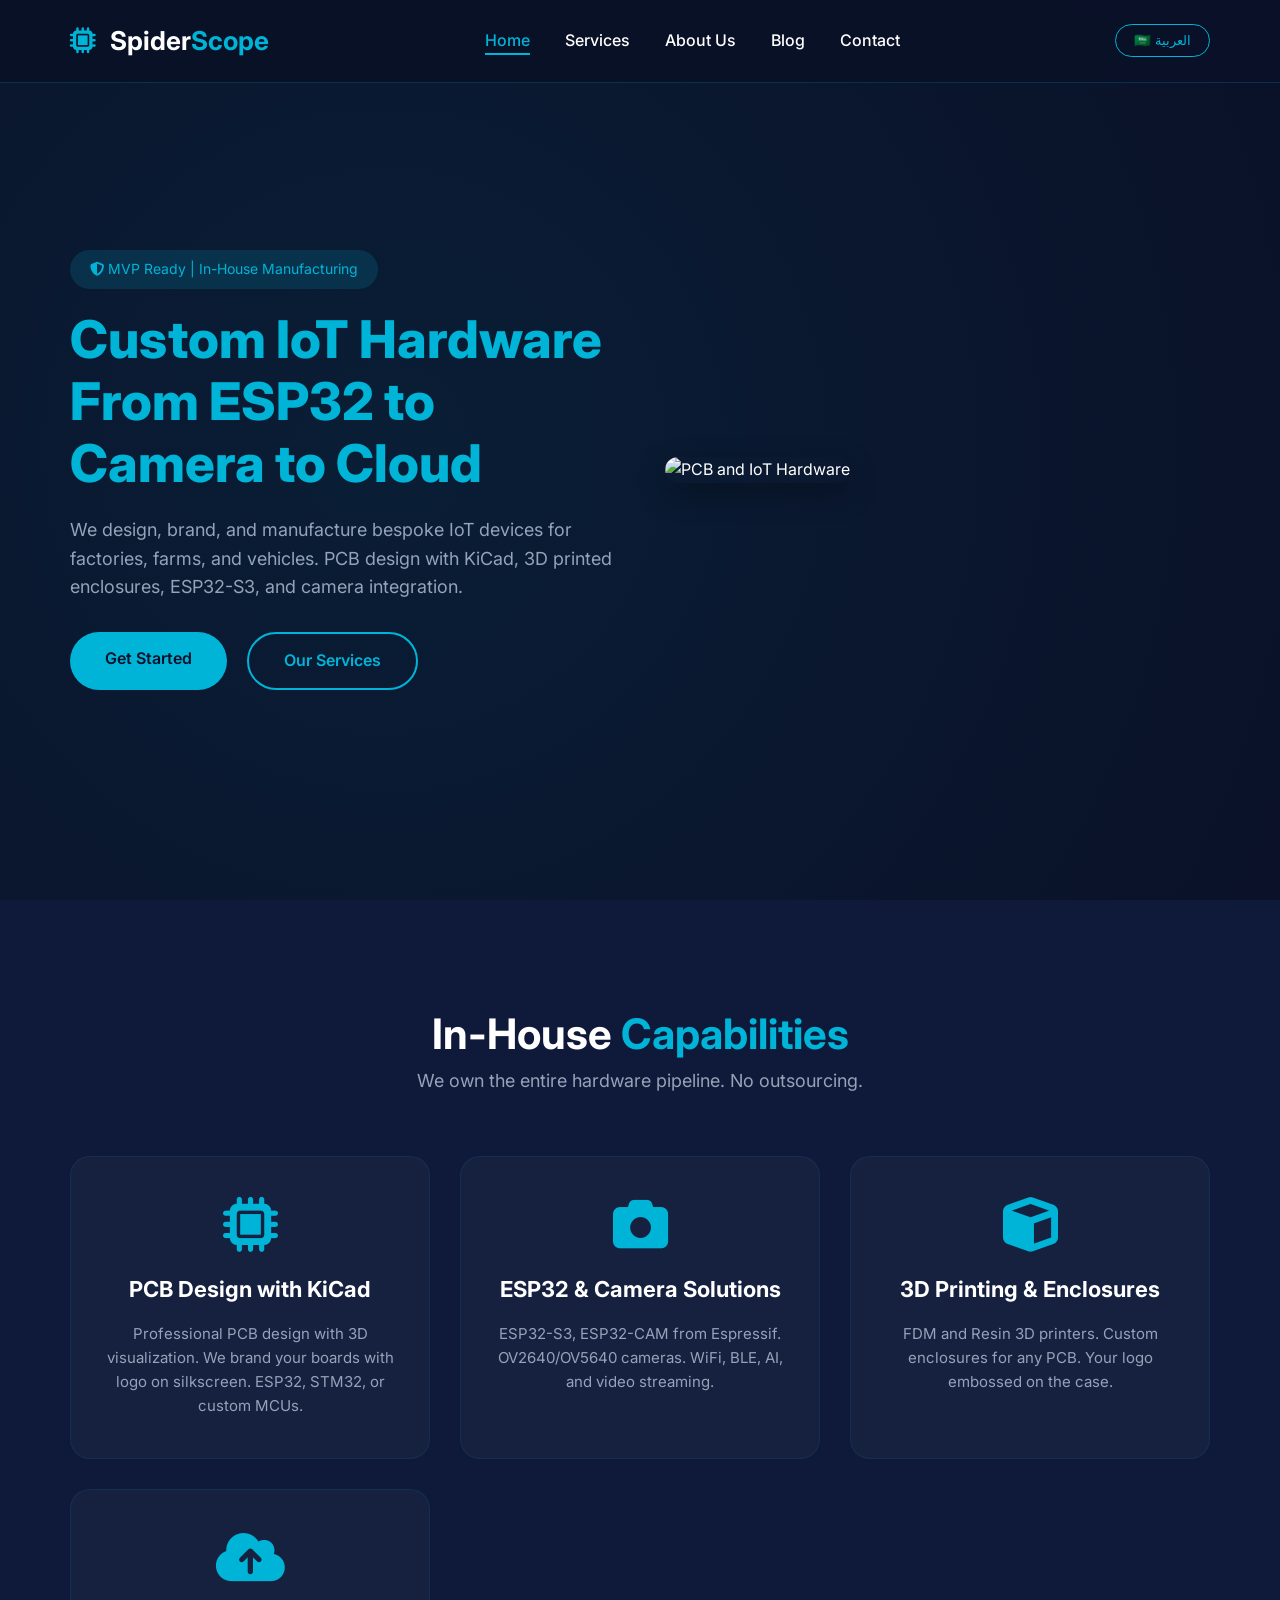
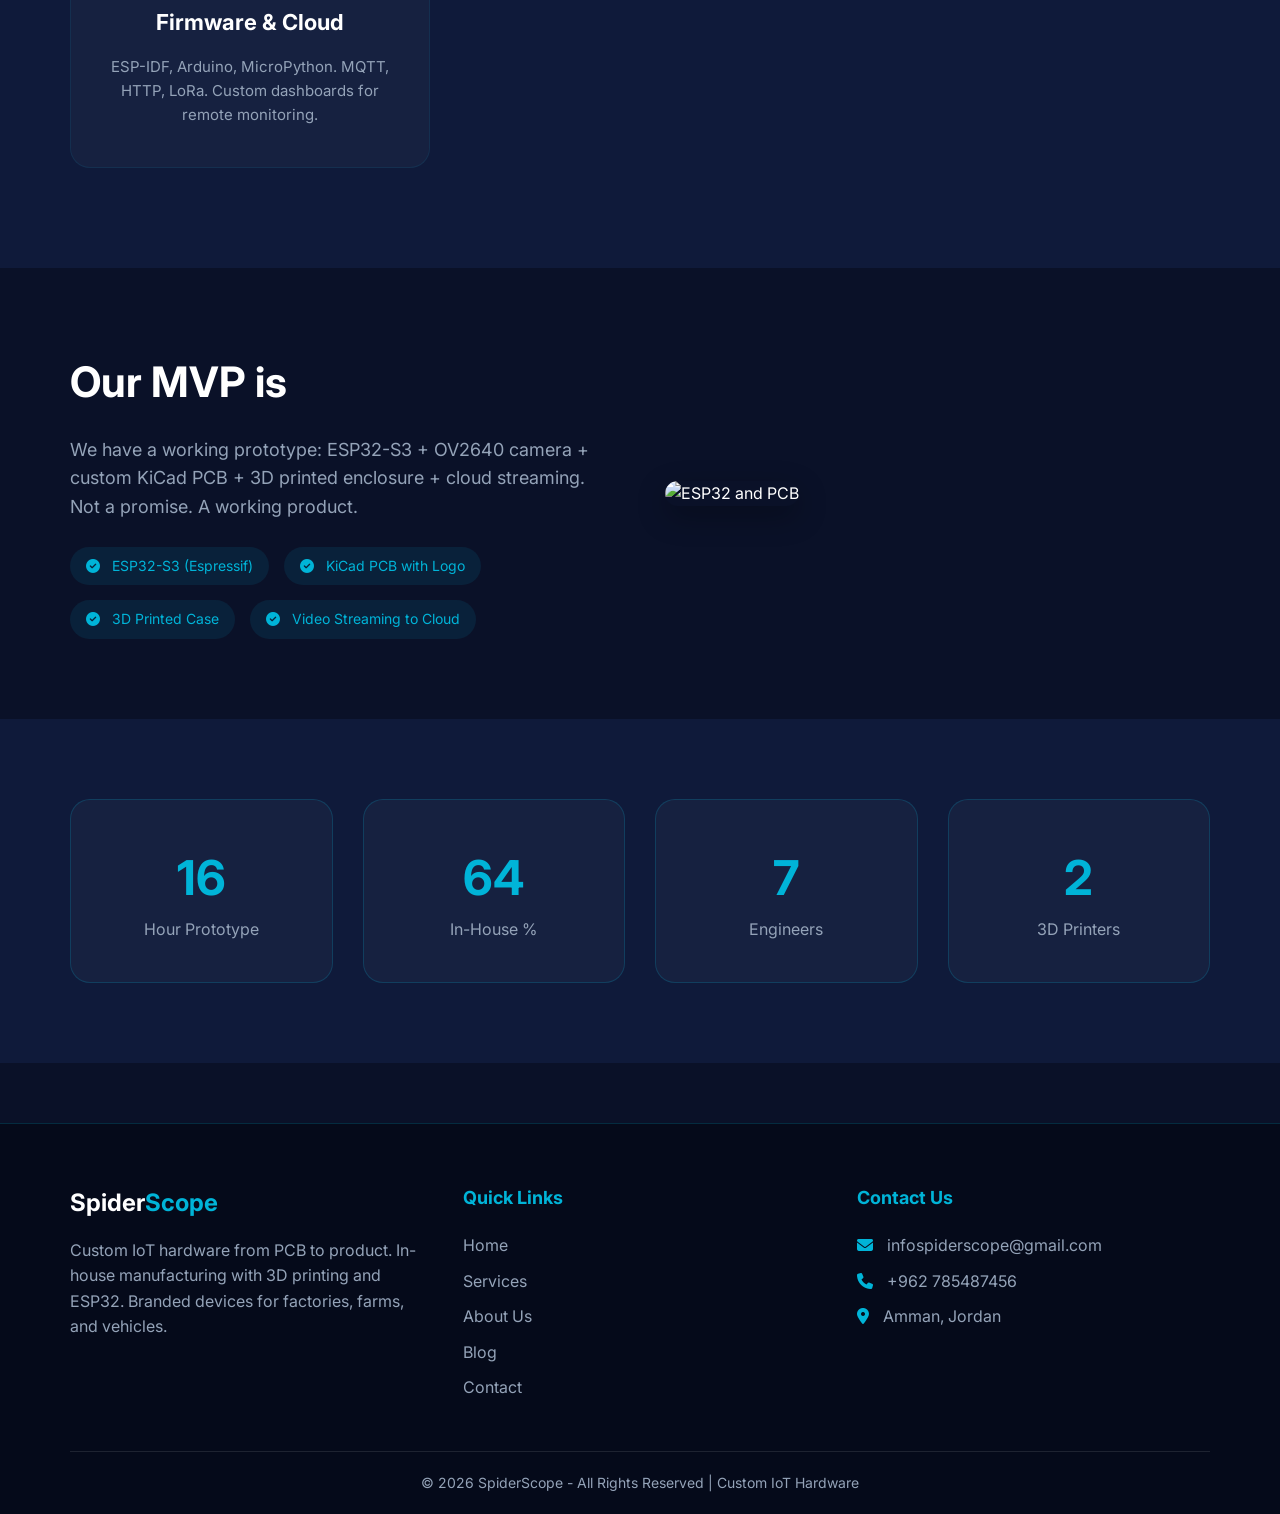
==== commit 6c085dfe: "Add files via upload" ====
--- a/index.html
+++ b/index.html
@@ -3,27 +3,21 @@
 <head>
     <meta charset="UTF-8">
     <meta name="viewport" content="width=device-width, initial-scale=1.0">
-    <title>SpiderScope | Smart IoT & Cyber Security Solutions</title>
-    <meta name="description" content="SpiderScope - Secure IoT, Smart Home, Security Cameras, Smart Irrigation, and Cyber Security Solutions">
+    <title>SpiderScope - Custom IoT Hardware | ESP32, PCB, 3D Printing</title>
+    <meta name="description" content="SpiderScope designs and manufactures custom IoT hardware. From PCB to product: ESP32, KiCad, 3D printing, cameras. MVP ready for factories, farms, and vehicles.">
     <link rel="stylesheet" href="style.css">
     <link rel="stylesheet" href="https://cdnjs.cloudflare.com/ajax/libs/font-awesome/6.4.0/css/all.min.css">
     <link href="https://fonts.googleapis.com/css2?family=Inter:wght@300;400;500;600;700;800&display=swap" rel="stylesheet">
 </head>
 <body>
 
-<!-- Loader -->
 <div class="loader"><div class="spinner"></div></div>
-
-<!-- Scroll to Top Button -->
 <div class="scroll-top"><i class="fas fa-arrow-up"></i></div>
 
-<!-- Header with Language Switcher -->
 <header class="header">
     <div class="container">
         <nav class="navbar">
-            <div class="logo">
-                <i class="fas fa-shield-haltered"></i> Spider<span>Scope</span>
-            </div>
+            <div class="logo"><i class="fas fa-microchip"></i> Spider<span>Scope</span></div>
             <div class="menu-btn"><i class="fas fa-bars"></i></div>
             <ul class="nav-links">
                 <li><a href="index.html" class="active" data-key="nav_home">Home</a></li>
@@ -37,93 +31,89 @@
     </div>
 </header>
 
-<!-- Hero Section -->
 <section class="hero">
-    <div class="hero-content">
-        <div class="hero-badge"><i class="fas fa-shield-alt"></i> <span data-key="hero_badge">Secure by Design</span></div>
-        <h1><span data-key="hero_title1">Secure Connections,</span> <br><span data-key="hero_title2">Smart Control</span></h1>
-        <p data-key="hero_desc">Secure IoT Solutions | Smart Home | Security Cameras | Smart Irrigation | Cyber Security</p>
-        <div class="hero-buttons">
-            <a href="services.html" class="btn" data-key="hero_btn1">Discover Services <i class="fas fa-arrow-right"></i></a>
-            <a href="contact.html" class="btn btn-outline" data-key="hero_btn2">Request Consultation <i class="fas fa-headset"></i></a>
+    <div class="container">
+        <div class="hero-content">
+            <div class="hero-badge"><i class="fas fa-shield-alt"></i> <span data-key="hero_badge">MVP Ready | In-House Manufacturing</span></div>
+            <h1><span data-key="hero_title1">Custom IoT Hardware</span><br><span data-key="hero_title2">From ESP32 to Camera to Cloud</span></h1>
+            <p data-key="hero_desc">We design, brand, and manufacture bespoke IoT devices for factories, farms, and vehicles. PCB design with KiCad, 3D printed enclosures, ESP32-S3, and camera integration.</p>
+            <div class="hero-buttons">
+                <a href="contact.html" class="btn" data-key="hero_btn1">Get Started <i class="fas fa-arrow-right"></i></a>
+                <a href="services.html" class="btn btn-outline" data-key="hero_btn2">Our Services</a>
+            </div>
+        </div>
+        <div class="hero-image">
+            <img src="https://images.unsplash.com/photo-1553406830-ef2513450b14?w=600&h=400&fit=crop" alt="PCB and IoT Hardware">
         </div>
     </div>
 </section>
 
-<!-- Services Section -->
-<section class="services">
+<section class="capabilities">
     <div class="container">
         <div class="section-header">
-            <h2><span data-key="services_title">Our</span> <span data-key="services_title_highlight">Services</span></h2>
-            <p data-key="services_sub">We provide integrated and secure solutions tailored to your needs</p>
+            <h2><span data-key="cap_title">In-House</span> <span data-key="cap_title_highlight">Capabilities</span></h2>
+            <p data-key="cap_sub">We own the entire hardware pipeline. No outsourcing.</p>
         </div>
-        <div class="services-grid">
-            <div class="service-card">
-                <div class="service-icon"><i class="fas fa-home"></i></div>
-                <h3 data-key="service1_title">Smart Home</h3>
-                <p data-key="service1_desc">Smart control of lighting, AC, curtains, and all home appliances with highest security standards.</p>
+        <div class="cap-grid">
+            <div class="cap-card">
+                <i class="fas fa-microchip"></i>
+                <h3 data-key="cap1_title">PCB Design with KiCad</h3>
+                <p data-key="cap1_desc">Professional PCB design with 3D visualization. We brand your boards with logo on silkscreen. ESP32, STM32, or custom MCUs.</p>
             </div>
-            <div class="service-card">
-                <div class="service-icon"><i class="fas fa-tint"></i></div>
-                <h3 data-key="service2_title">Smart Irrigation</h3>
-                <p data-key="service2_desc">Remote smart irrigation system with moisture sensors and automated scheduling to save up to 50% water.</p>
+            <div class="cap-card">
+                <i class="fas fa-camera"></i>
+                <h3 data-key="cap2_title">ESP32 & Camera Solutions</h3>
+                <p data-key="cap2_desc">ESP32-S3, ESP32-CAM from Espressif. OV2640/OV5640 cameras. WiFi, BLE, AI, and video streaming.</p>
             </div>
-            <div class="service-card">
-                <div class="service-icon"><i class="fas fa-video"></i></div>
-                <h3 data-key="service3_title">Security Cameras</h3>
-                <p data-key="service3_desc">4K high-resolution security cameras with full encryption against hacking and instant alert system.</p>
+            <div class="cap-card">
+                <i class="fas fa-cube"></i>
+                <h3 data-key="cap3_title">3D Printing & Enclosures</h3>
+                <p data-key="cap3_desc">FDM and Resin 3D printers. Custom enclosures for any PCB. Your logo embossed on the case.</p>
             </div>
-            <div class="service-card">
-                <div class="service-icon"><i class="fas fa-shield-haltered"></i></div>
-                <h3 data-key="service4_title">IoT Security</h3>
-                <p data-key="service4_desc">Security assessment for IoT devices, vulnerability prevention, and network protection from cyber attacks.</p>
-            </div>
-            <div class="service-card">
-                <div class="service-icon"><i class="fas fa-cloud-upload-alt"></i></div>
-                <h3 data-key="service5_title">Cloud Security</h3>
-                <p data-key="service5_desc">Secure cloud infrastructure for your IoT devices with end-to-end encryption and real-time monitoring.</p>
-            </div>
-            <div class="service-card">
-                <div class="service-icon"><i class="fas fa-robot"></i></div>
-                <h3 data-key="service6_title">AI Threat Detection</h3>
-                <p data-key="service6_desc">Artificial intelligence powered threat detection and automated incident response systems.</p>
+            <div class="cap-card">
+                <i class="fas fa-cloud-upload-alt"></i>
+                <h3 data-key="cap4_title">Firmware & Cloud</h3>
+                <p data-key="cap4_desc">ESP-IDF, Arduino, MicroPython. MQTT, HTTP, LoRa. Custom dashboards for remote monitoring.</p>
             </div>
         </div>
     </div>
 </section>
 
-<!-- Stats Section -->
-<section class="stats-section">
+<section class="mvp-showcase">
     <div class="container">
-        <div class="stats-grid">
-            <div class="stat-card">
-                <h3 class="stat-number" data-target="150">0</h3>
-                <p data-key="stat1">Projects Completed</p>
+        <div class="mvp-content">
+            <h2 data-key="mvp_title">Our MVP is <span>Ready</span></h2>
+            <p data-key="mvp_desc">We have a working prototype: ESP32-S3 + OV2640 camera + custom KiCad PCB + 3D printed enclosure + cloud streaming. Not a promise. A working product.</p>
+            <div class="mvp-features">
+                <span><i class="fas fa-check-circle"></i> ESP32-S3 (Espressif)</span>
+                <span><i class="fas fa-check-circle"></i> KiCad PCB with Logo</span>
+                <span><i class="fas fa-check-circle"></i> 3D Printed Case</span>
+                <span><i class="fas fa-check-circle"></i> Video Streaming to Cloud</span>
             </div>
-            <div class="stat-card">
-                <h3 class="stat-number" data-target="98">0</h3>
-                <p data-key="stat2">Happy Clients</p>
-            </div>
-            <div class="stat-card">
-                <h3 class="stat-number" data-target="24">0</h3>
-                <p data-key="stat3">Security Experts</p>
-            </div>
-            <div class="stat-card">
-                <h3 class="stat-number" data-target="100">0</h3>
-                <p data-key="stat4">Client Satisfaction</p>
-                <span>%</span>
-            </div>
+        </div>
+        <div class="mvp-image">
+            <img src="https://images.unsplash.com/photo-1581091226033-d5c48150dbaa?w=500&h=300&fit=crop" alt="ESP32 and PCB">
         </div>
     </div>
 </section>
 
-<!-- Footer -->
+<section class="stats-section">
+    <div class="container">
+        <div class="stats-grid">
+            <div class="stat-card"><h3 class="stat-number" data-target="24">0</h3><p data-key="stat1">Hour Prototype</p></div>
+            <div class="stat-card"><h3 class="stat-number" data-target="100">0</h3><p data-key="stat2">In-House %</p></div>
+            <div class="stat-card"><h3 class="stat-number" data-target="10">0</h3><p data-key="stat3">Engineers</p></div>
+            <div class="stat-card"><h3 class="stat-number" data-target="3">0</h3><p data-key="stat4">3D Printers</p></div>
+        </div>
+    </div>
+</section>
+
 <footer class="footer">
     <div class="container">
         <div class="footer-content">
             <div class="footer-about">
                 <h3>Spider<span>Scope</span></h3>
-                <p data-key="footer_desc">Secure IoT & Cyber Security Solutions. Protecting your smart world.</p>
+                <p data-key="footer_desc">Custom IoT hardware from PCB to product. In-house manufacturing with 3D printing and ESP32. Branded devices for factories, farms, and vehicles.</p>
             </div>
             <div class="footer-links">
                 <h4 data-key="quick_links">Quick Links</h4>
@@ -135,21 +125,20 @@
                     <li><a href="contact.html" data-key="nav_contact">Contact</a></li>
                 </ul>
             </div>
-            <div class="footer-social">
-                <h4 data-key="follow_us">Follow Us</h4>
-                <div class="social-icons">
-                    <a href="#"><i class="fab fa-linkedin-in"></i></a>
-                    <a href="#"><i class="fab fa-twitter"></i></a>
-                    <a href="#"><i class="fab fa-github"></i></a>
-                </div>
+            <div class="footer-contact">
+                <h4 data-key="footer_contact">Contact Us</h4>
+                <p><i class="fas fa-envelope"></i> infospiderscope@gmail.com</p>
+                <p><i class="fas fa-phone"></i> +962 785487456</p>
+                <p><i class="fas fa-map-marker-alt"></i> Amman, Jordan</p>
             </div>
         </div>
         <div class="footer-bottom">
-            <p>&copy; 2026 SpiderScope - <span data-key="copyright">All Rights Reserved</span> | Smart IoT & Cyber Security Solutions</p>
+            <p>&copy; 2026 SpiderScope - <span data-key="copyright">All Rights Reserved</span> | Custom IoT Hardware</p>
         </div>
     </div>
 </footer>
 
+<script type="text/javascript" src="https://cdn.jsdelivr.net/npm/@emailjs/browser@4/dist/email.min.js"></script>
 <script src="script.js"></script>
 </body>
 </html>
--- a/style.css
+++ b/style.css
@@ -1,6 +1,7 @@
 /* ========================================
    SpiderScope - Professional CSS
-   Colors: #0A1128, #0F1A3A, #1E3A8A, #00B4D8
+   Custom IoT Hardware Branding
+   Colors: #0A1128, #0F1A3A, #00B4D8
    ======================================== */
 
 :root {
@@ -13,6 +14,7 @@
     --text-light: #CBD5E1;
     --gradient-blue: linear-gradient(135deg, #1E3A8A 0%, #0F1A3A 100%);
     --shadow: 0 10px 30px rgba(0, 0, 0, 0.3);
+    --shadow-cyan: 0 5px 20px rgba(0, 180, 216, 0.3);
 }
 
 * {
@@ -30,6 +32,7 @@
     background: var(--dark-bg);
     color: var(--text-white);
     line-height: 1.6;
+    overflow-x: hidden;
 }
 
 .container {
@@ -39,9 +42,68 @@
 }
 
 /* Scrollbar */
-::-webkit-scrollbar { width: 8px; }
+::-webkit-scrollbar { width: 10px; }
 ::-webkit-scrollbar-track { background: var(--dark-bg); }
-::-webkit-scrollbar-thumb { background: var(--accent-cyan); border-radius: 4px; }
+::-webkit-scrollbar-thumb { background: var(--accent-cyan); border-radius: 5px; }
+
+/* Loader */
+.loader {
+    position: fixed;
+    top: 0;
+    left: 0;
+    width: 100%;
+    height: 100%;
+    background: var(--dark-bg);
+    display: flex;
+    align-items: center;
+    justify-content: center;
+    z-index: 9999;
+    transition: 0.5s;
+}
+.loader.hide {
+    opacity: 0;
+    visibility: hidden;
+}
+.spinner {
+    width: 60px;
+    height: 60px;
+    border: 3px solid rgba(0, 180, 216, 0.2);
+    border-top-color: var(--accent-cyan);
+    border-radius: 50%;
+    animation: spin 1s linear infinite;
+}
+@keyframes spin { to { transform: rotate(360deg); } }
+
+/* Scroll Top */
+.scroll-top {
+    position: fixed;
+    bottom: 30px;
+    right: 30px;
+    width: 50px;
+    height: 50px;
+    background: var(--accent-cyan);
+    border-radius: 50%;
+    display: flex;
+    align-items: center;
+    justify-content: center;
+    cursor: pointer;
+    opacity: 0;
+    visibility: hidden;
+    transition: 0.3s;
+    z-index: 999;
+    box-shadow: var(--shadow-cyan);
+}
+.scroll-top.show {
+    opacity: 1;
+    visibility: visible;
+}
+.scroll-top:hover {
+    transform: translateY(-5px);
+}
+.scroll-top i {
+    color: var(--dark-bg);
+    font-size: 20px;
+}
 
 /* Header */
 .header {
@@ -51,15 +113,13 @@
     z-index: 1000;
     background: rgba(10, 17, 40, 0.95);
     backdrop-filter: blur(10px);
-    border-bottom: 1px solid rgba(0, 180, 216, 0.3);
+    border-bottom: 1px solid rgba(0, 180, 216, 0.2);
     transition: all 0.3s;
 }
-
 .header.scrolled {
     background: rgba(10, 17, 40, 0.98);
     border-bottom-color: var(--accent-cyan);
 }
-
 .navbar {
     display: flex;
     justify-content: space-between;
@@ -67,20 +127,17 @@
     padding: 20px 0;
     flex-wrap: wrap;
 }
-
 .logo {
     font-size: 26px;
     font-weight: 700;
 }
 .logo span { color: var(--accent-cyan); }
 .logo i { margin-right: 8px; color: var(--accent-cyan); }
-
 .nav-links {
     display: flex;
     gap: 35px;
     list-style: none;
 }
-
 .nav-links a {
     color: var(--text-white);
     text-decoration: none;
@@ -88,7 +145,6 @@
     transition: 0.3s;
     position: relative;
 }
-
 .nav-links a::before {
     content: '';
     position: absolute;
@@ -99,22 +155,19 @@
     background: var(--accent-cyan);
     transition: 0.3s;
 }
-
 .nav-links a:hover::before,
 .nav-links a.active::before {
     width: 100%;
 }
-
 .nav-links a:hover,
 .nav-links a.active {
     color: var(--accent-cyan);
 }
-
 .lang-switch {
     background: transparent;
     border: 1px solid var(--accent-cyan);
     color: var(--accent-cyan);
-    padding: 8px 16px;
+    padding: 8px 18px;
     border-radius: 30px;
     cursor: pointer;
     font-weight: 500;
@@ -124,10 +177,9 @@
     background: var(--accent-cyan);
     color: var(--dark-bg);
 }
-
 .menu-btn {
     display: none;
-    font-size: 24px;
+    font-size: 26px;
     cursor: pointer;
 }
 
@@ -143,13 +195,12 @@
     transition: 0.3s;
     border: none;
     cursor: pointer;
-}
-
+    font-size: 16px;
+}
 .btn:hover {
     transform: translateY(-3px);
-    box-shadow: 0 5px 20px rgba(0, 180, 216, 0.4);
-}
-
+    box-shadow: var(--shadow-cyan);
+}
 .btn-outline {
     background: transparent;
     border: 2px solid var(--accent-cyan);
@@ -158,6 +209,7 @@
 .btn-outline:hover {
     background: var(--accent-cyan);
     color: var(--dark-bg);
+    box-shadow: var(--shadow-cyan);
 }
 
 /* Hero Section */
@@ -165,16 +217,15 @@
     min-height: 100vh;
     display: flex;
     align-items: center;
-    justify-content: center;
-    text-align: center;
-    padding: 120px 20px 80px;
+    padding: 120px 0 80px;
     background: radial-gradient(circle at 30% 50%, rgba(0, 180, 216, 0.08), transparent);
 }
-
-.hero-content {
-    max-width: 800px;
-}
-
+.hero .container {
+    display: grid;
+    grid-template-columns: 1fr 1fr;
+    gap: 50px;
+    align-items: center;
+}
 .hero-badge {
     display: inline-block;
     background: rgba(0, 180, 216, 0.15);
@@ -184,52 +235,51 @@
     color: var(--accent-cyan);
     margin-bottom: 20px;
 }
-
 .hero h1 {
-    font-size: 64px;
+    font-size: 52px;
     font-weight: 800;
     margin-bottom: 20px;
+    line-height: 1.2;
 }
 .hero h1 span { color: var(--accent-cyan); }
-
 .hero p {
-    font-size: 20px;
+    font-size: 18px;
     color: var(--text-gray);
     margin-bottom: 30px;
-}
-
+    line-height: 1.6;
+}
 .hero-buttons {
     display: flex;
     gap: 20px;
-    justify-content: center;
     flex-wrap: wrap;
 }
-
-/* Services Section */
-.services {
+.hero-image img {
+    width: 100%;
+    border-radius: 20px;
+    box-shadow: var(--shadow);
+}
+
+/* Capabilities Section */
+.capabilities {
     padding: 100px 0;
     background: var(--secondary-bg);
 }
-
 .section-header {
     text-align: center;
     margin-bottom: 60px;
 }
-
 .section-header h2 {
     font-size: 42px;
     font-weight: 700;
 }
 .section-header h2 span:last-child { color: var(--accent-cyan); }
 .section-header p { color: var(--text-gray); font-size: 18px; }
-
-.services-grid {
-    display: grid;
-    grid-template-columns: repeat(auto-fit, minmax(320px, 1fr));
+.cap-grid {
+    display: grid;
+    grid-template-columns: repeat(auto-fit, minmax(280px, 1fr));
     gap: 30px;
 }
-
-.service-card {
+.cap-card {
     background: rgba(255, 255, 255, 0.03);
     padding: 40px 30px;
     border-radius: 20px;
@@ -237,43 +287,85 @@
     transition: 0.3s;
     border: 1px solid rgba(0, 180, 216, 0.1);
 }
-.service-card:hover {
+.cap-card:hover {
     transform: translateY(-10px);
     border-color: var(--accent-cyan);
     background: rgba(0, 180, 216, 0.05);
 }
-
-.service-icon {
+.cap-card i {
     font-size: 55px;
     color: var(--accent-cyan);
     margin-bottom: 20px;
 }
-.service-card h3 { font-size: 24px; margin-bottom: 15px; }
-.service-card p { color: var(--text-gray); }
+.cap-card h3 { font-size: 22px; margin-bottom: 15px; }
+.cap-card p { color: var(--text-gray); font-size: 15px; }
+
+/* MVP Showcase */
+.mvp-showcase {
+    padding: 80px 0;
+}
+.mvp-showcase .container {
+    display: grid;
+    grid-template-columns: 1fr 1fr;
+    gap: 50px;
+    align-items: center;
+}
+.mvp-content h2 {
+    font-size: 42px;
+    margin-bottom: 20px;
+}
+.mvp-content h2 span { color: var(--accent-cyan); }
+.mvp-content p {
+    color: var(--text-gray);
+    font-size: 18px;
+    margin-bottom: 25px;
+}
+.mvp-features {
+    display: flex;
+    flex-wrap: wrap;
+    gap: 15px;
+}
+.mvp-features span {
+    background: rgba(0, 180, 216, 0.1);
+    padding: 8px 16px;
+    border-radius: 30px;
+    font-size: 14px;
+    color: var(--accent-cyan);
+}
+.mvp-features span i {
+    margin-right: 8px;
+}
+.mvp-image img {
+    width: 100%;
+    border-radius: 20px;
+    box-shadow: var(--shadow);
+}
 
 /* Stats Section */
 .stats-section {
     padding: 80px 0;
-}
-
+    background: var(--secondary-bg);
+}
 .stats-grid {
     display: grid;
     grid-template-columns: repeat(4, 1fr);
     gap: 30px;
     text-align: center;
 }
-
 .stat-card {
-    background: var(--secondary-bg);
+    background: rgba(255, 255, 255, 0.03);
     padding: 40px 20px;
     border-radius: 20px;
     border: 1px solid rgba(0, 180, 216, 0.2);
 }
-
 .stat-card h3 {
     font-size: 48px;
     color: var(--accent-cyan);
     font-weight: 700;
+}
+.stat-card p {
+    color: var(--text-gray);
+    font-size: 16px;
 }
 
 /* Page Header */
@@ -282,9 +374,9 @@
     text-align: center;
     background: linear-gradient(135deg, var(--dark-bg) 0%, var(--secondary-bg) 100%);
 }
-
 .page-header h1 {
     font-size: 48px;
+    margin-bottom: 15px;
 }
 .page-header h1 span { color: var(--accent-cyan); }
 .page-header p { color: var(--text-gray); font-size: 18px; }
@@ -293,35 +385,41 @@
 .services-detailed {
     padding: 60px 0;
 }
-
 .service-item {
     display: flex;
     gap: 40px;
-    margin-bottom: 60px;
+    margin-bottom: 50px;
     background: var(--secondary-bg);
     padding: 40px;
     border-radius: 20px;
-}
-
+    transition: 0.3s;
+}
+.service-item:hover {
+    transform: translateY(-5px);
+    border-left: 4px solid var(--accent-cyan);
+}
 .service-icon-large {
     font-size: 70px;
     color: var(--accent-cyan);
     min-width: 120px;
-}
-
+    text-align: center;
+}
 .service-info h3 {
     font-size: 28px;
     margin-bottom: 15px;
+    color: var(--accent-cyan);
 }
 .service-info p {
     color: var(--text-gray);
     margin-bottom: 20px;
+    line-height: 1.6;
 }
 .service-info ul {
     list-style: none;
 }
 .service-info ul li {
     margin-bottom: 10px;
+    color: var(--text-light);
 }
 .service-info ul li i {
     color: var(--accent-cyan);
@@ -329,69 +427,77 @@
 }
 
 /* About Page */
+.about-main {
+    padding: 60px 0;
+}
 .about-grid {
     display: grid;
     grid-template-columns: 1fr 1fr;
     gap: 50px;
     align-items: center;
-    padding: 60px 0;
-}
-
+    margin-bottom: 80px;
+}
 .about-text h2 {
-    font-size: 36px;
-    margin-bottom: 20px;
+    font-size: 42px;
+    margin-bottom: 25px;
 }
 .about-text h2 span { color: var(--accent-cyan); }
 .about-text p {
     color: var(--text-gray);
     margin-bottom: 20px;
-}
-
+    line-height: 1.7;
+}
 .about-image img {
     width: 100%;
     border-radius: 20px;
-}
-
-.values-section {
-    padding: 60px 0;
+    box-shadow: var(--shadow);
+}
+.readiness-section {
     text-align: center;
 }
-.values-section h2 {
+.readiness-section h2 {
     font-size: 36px;
     margin-bottom: 50px;
 }
-.values-section h2 span { color: var(--accent-cyan); }
-
-.values-grid {
-    display: grid;
-    grid-template-columns: repeat(4, 1fr);
+.readiness-section h2 span { color: var(--accent-cyan); }
+.readiness-grid {
+    display: grid;
+    grid-template-columns: repeat(3, 1fr);
     gap: 30px;
 }
-
-.value-card {
+.readiness-card {
     background: var(--secondary-bg);
     padding: 30px;
     border-radius: 20px;
-}
-.value-card i {
+    transition: 0.3s;
+}
+.readiness-card:hover {
+    transform: translateY(-5px);
+    border: 1px solid var(--accent-cyan);
+}
+.readiness-card i {
     font-size: 45px;
     color: var(--accent-cyan);
     margin-bottom: 15px;
 }
-.value-card h3 { margin-bottom: 10px; }
-.value-card p { color: var(--text-gray); font-size: 14px; }
+.readiness-card h3 {
+    font-size: 20px;
+    margin-bottom: 10px;
+}
+.readiness-card p {
+    color: var(--text-gray);
+    font-size: 14px;
+}
 
 /* Contact Page */
 .contact-section {
     padding: 80px 0;
 }
-
 .contact-grid {
     display: grid;
     grid-template-columns: 1fr 1fr;
     gap: 50px;
 }
-
 .contact-card {
     display: flex;
     align-items: center;
@@ -400,20 +506,28 @@
     padding: 25px;
     border-radius: 15px;
     margin-bottom: 20px;
+    transition: 0.3s;
+}
+.contact-card:hover {
+    transform: translateX(5px);
+    border-left: 3px solid var(--accent-cyan);
 }
 .contact-icon i {
     font-size: 35px;
     color: var(--accent-cyan);
 }
-.contact-card h4 { margin-bottom: 5px; }
-.contact-card p { color: var(--text-gray); }
-
+.contact-card h4 {
+    margin-bottom: 5px;
+    font-size: 18px;
+}
+.contact-card p {
+    color: var(--text-gray);
+}
 .contact-form {
     background: var(--secondary-bg);
     padding: 40px;
     border-radius: 20px;
 }
-
 .form-group input,
 .form-group textarea {
     width: 100%;
@@ -423,29 +537,47 @@
     border-radius: 10px;
     color: var(--text-white);
     margin-bottom: 20px;
+    font-size: 16px;
+    font-family: inherit;
 }
 .form-group input:focus,
 .form-group textarea:focus {
     outline: none;
     border-color: var(--accent-cyan);
 }
+.form-group input::placeholder,
+.form-group textarea::placeholder {
+    color: var(--text-gray);
+}
+.form-note {
+    text-align: center;
+    margin-top: 20px;
+    font-size: 14px;
+    color: var(--text-gray);
+}
 
 /* Blog Page */
+.blog-grid-section {
+    padding: 60px 0;
+}
 .blog-posts {
     display: grid;
     grid-template-columns: repeat(auto-fit, minmax(350px, 1fr));
     gap: 40px;
-    padding: 60px 0;
-}
-
+}
 .blog-card {
     background: var(--secondary-bg);
     border-radius: 20px;
     overflow: hidden;
+    transition: 0.3s;
+}
+.blog-card:hover {
+    transform: translateY(-5px);
+    box-shadow: var(--shadow);
 }
 .blog-image img {
     width: 100%;
-    height: 250px;
+    height: 220px;
     object-fit: cover;
 }
 .blog-content {
@@ -454,19 +586,27 @@
 .blog-date {
     color: var(--accent-cyan);
     font-size: 14px;
+    display: block;
+    margin-bottom: 10px;
 }
 .blog-card h3 {
-    font-size: 22px;
-    margin: 10px 0;
+    font-size: 20px;
+    margin-bottom: 12px;
+    line-height: 1.4;
 }
 .blog-card p {
     color: var(--text-gray);
     margin-bottom: 15px;
+    font-size: 14px;
 }
 .read-more {
     color: var(--accent-cyan);
     text-decoration: none;
     font-weight: 500;
+    transition: 0.3s;
+}
+.read-more:hover {
+    margin-left: 5px;
 }
 
 /* Footer */
@@ -474,24 +614,28 @@
     background: #050A1A;
     padding: 60px 0 20px;
     border-top: 1px solid rgba(0, 180, 216, 0.2);
-}
-
+    margin-top: 60px;
+}
 .footer-content {
     display: grid;
     grid-template-columns: repeat(auto-fit, minmax(250px, 1fr));
     gap: 40px;
     margin-bottom: 40px;
 }
-
 .footer-about h3 {
     font-size: 24px;
+    margin-bottom: 15px;
 }
 .footer-about h3 span { color: var(--accent-cyan); }
-.footer-about p { color: var(--text-gray); }
-
+.footer-about p {
+    color: var(--text-gray);
+    line-height: 1.6;
+}
 .footer-links h4,
-.footer-social h4 {
-    margin-bottom: 20px;
+.footer-contact h4 {
+    margin-bottom: 20px;
+    font-size: 18px;
+    color: var(--accent-cyan);
 }
 .footer-links ul {
     list-style: none;
@@ -502,30 +646,20 @@
 .footer-links a {
     color: var(--text-gray);
     text-decoration: none;
-}
-.footer-links a:hover { color: var(--accent-cyan); }
-
-.social-icons {
-    display: flex;
-    gap: 15px;
-}
-.social-icons a {
-    display: flex;
-    align-items: center;
-    justify-content: center;
-    width: 40px;
-    height: 40px;
-    background: rgba(0, 180, 216, 0.1);
-    border-radius: 50%;
-    color: var(--accent-cyan);
-    transition: 0.3s;
-}
-.social-icons a:hover {
-    background: var(--accent-cyan);
-    color: var(--dark-bg);
-    transform: translateY(-3px);
-}
-
+    transition: 0.3s;
+}
+.footer-links a:hover {
+    color: var(--accent-cyan);
+    padding-left: 5px;
+}
+.footer-contact p {
+    color: var(--text-gray);
+    margin-bottom: 10px;
+}
+.footer-contact p i {
+    margin-right: 10px;
+    color: var(--accent-cyan);
+}
 .footer-bottom {
     text-align: center;
     padding-top: 20px;
@@ -533,60 +667,6 @@
     color: var(--text-gray);
     font-size: 14px;
 }
-
-/* Scroll Top */
-.scroll-top {
-    position: fixed;
-    bottom: 30px;
-    right: 30px;
-    width: 50px;
-    height: 50px;
-    background: var(--accent-cyan);
-    border-radius: 50%;
-    display: flex;
-    align-items: center;
-    justify-content: center;
-    cursor: pointer;
-    opacity: 0;
-    visibility: hidden;
-    transition: 0.3s;
-    z-index: 999;
-}
-.scroll-top.show {
-    opacity: 1;
-    visibility: visible;
-}
-.scroll-top:hover {
-    transform: translateY(-3px);
-}
-
-/* Loader */
-.loader {
-    position: fixed;
-    top: 0;
-    left: 0;
-    width: 100%;
-    height: 100%;
-    background: var(--dark-bg);
-    display: flex;
-    align-items: center;
-    justify-content: center;
-    z-index: 9999;
-    transition: 0.5s;
-}
-.loader.hide {
-    opacity: 0;
-    visibility: hidden;
-}
-.spinner {
-    width: 50px;
-    height: 50px;
-    border: 3px solid rgba(0, 180, 216, 0.3);
-    border-top-color: var(--accent-cyan);
-    border-radius: 50%;
-    animation: spin 1s linear infinite;
-}
-@keyframes spin { to { transform: rotate(360deg); } }
 
 /* Fade Up Animation */
 .fade-up {
@@ -599,11 +679,31 @@
     transform: translateY(0);
 }
 
+/* Notification */
+.notification {
+    position: fixed;
+    bottom: 30px;
+    left: 50%;
+    transform: translateX(-50%);
+    z-index: 10000;
+    transition: 0.3s;
+}
+.notification-success {
+    background: #00B4D8;
+}
+.notification-error {
+    background: #e94560;
+}
+
 /* RTL for Arabic */
 body.rtl {
     direction: rtl;
     text-align: right;
 }
+body.rtl .logo i {
+    margin-left: 8px;
+    margin-right: 0;
+}
 body.rtl .service-info ul li i {
     margin-left: 10px;
     margin-right: 0;
@@ -611,13 +711,41 @@
 body.rtl .contact-card {
     flex-direction: row-reverse;
 }
+body.rtl .contact-card:hover {
+    transform: translateX(-5px);
+    border-left: none;
+    border-right: 3px solid var(--accent-cyan);
+}
+body.rtl .read-more:hover {
+    margin-left: 0;
+    margin-right: 5px;
+}
+body.rtl .footer-contact p i {
+    margin-left: 10px;
+    margin-right: 0;
+}
+body.rtl .nav-links a::before {
+    left: auto;
+    right: 0;
+}
 
 /* Responsive */
 @media (max-width: 992px) {
+    .hero .container {
+        grid-template-columns: 1fr;
+        text-align: center;
+    }
+    .hero-buttons { justify-content: center; }
+    .mvp-showcase .container {
+        grid-template-columns: 1fr;
+        text-align: center;
+    }
+    .mvp-features { justify-content: center; }
     .stats-grid { grid-template-columns: repeat(2, 1fr); }
-    .values-grid { grid-template-columns: repeat(2, 1fr); }
+    .readiness-grid { grid-template-columns: repeat(2, 1fr); }
     .service-item { flex-direction: column; text-align: center; }
-    .about-grid { grid-template-columns: 1fr; }
+    .service-icon-large { margin: 0 auto 20px; }
+    .about-grid { grid-template-columns: 1fr; text-align: center; }
     .contact-grid { grid-template-columns: 1fr; }
 }
 
@@ -635,18 +763,24 @@
         justify-content: center;
         gap: 40px;
         transition: 0.3s;
+        z-index: 999;
     }
     .nav-links.active { left: 0; }
     .hero h1 { font-size: 36px; }
     .section-header h2 { font-size: 32px; }
-    .services-grid { grid-template-columns: 1fr; }
+    .mvp-content h2 { font-size: 32px; }
+    .page-header h1 { font-size: 36px; }
     .stats-grid { grid-template-columns: 1fr; }
-    .values-grid { grid-template-columns: 1fr; }
+    .readiness-grid { grid-template-columns: 1fr; }
     .blog-posts { grid-template-columns: 1fr; }
+    .container { padding: 0 20px; }
 }
 
 @media (max-width: 480px) {
-    .hero-buttons { flex-direction: column; align-items: center; }
+    .hero-buttons { flex-direction: column; align-items: stretch; }
+    .hero-buttons .btn { text-align: center; }
     .btn { width: 100%; text-align: center; }
-    .container { padding: 0 20px; }
+    .cap-card { padding: 30px 20px; }
+    .service-item { padding: 25px; }
+    .contact-form { padding: 25px; }
 }
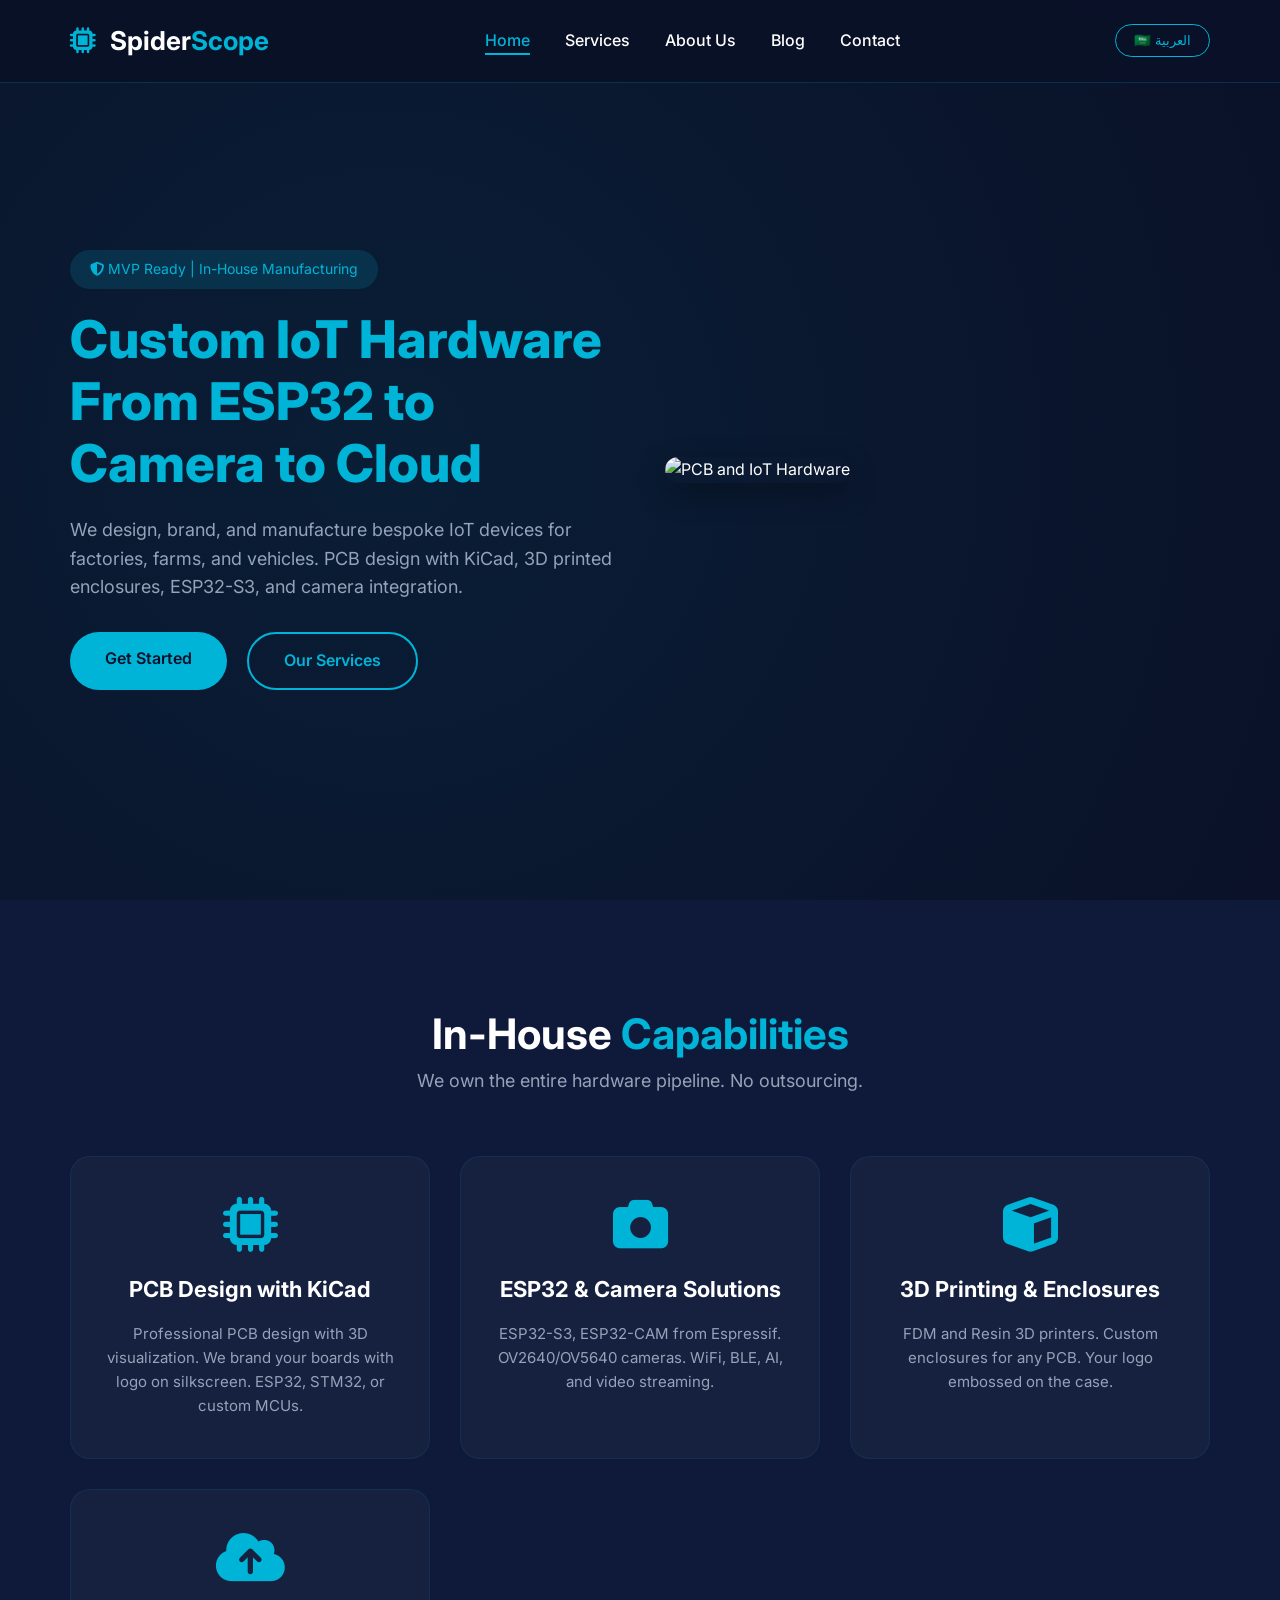
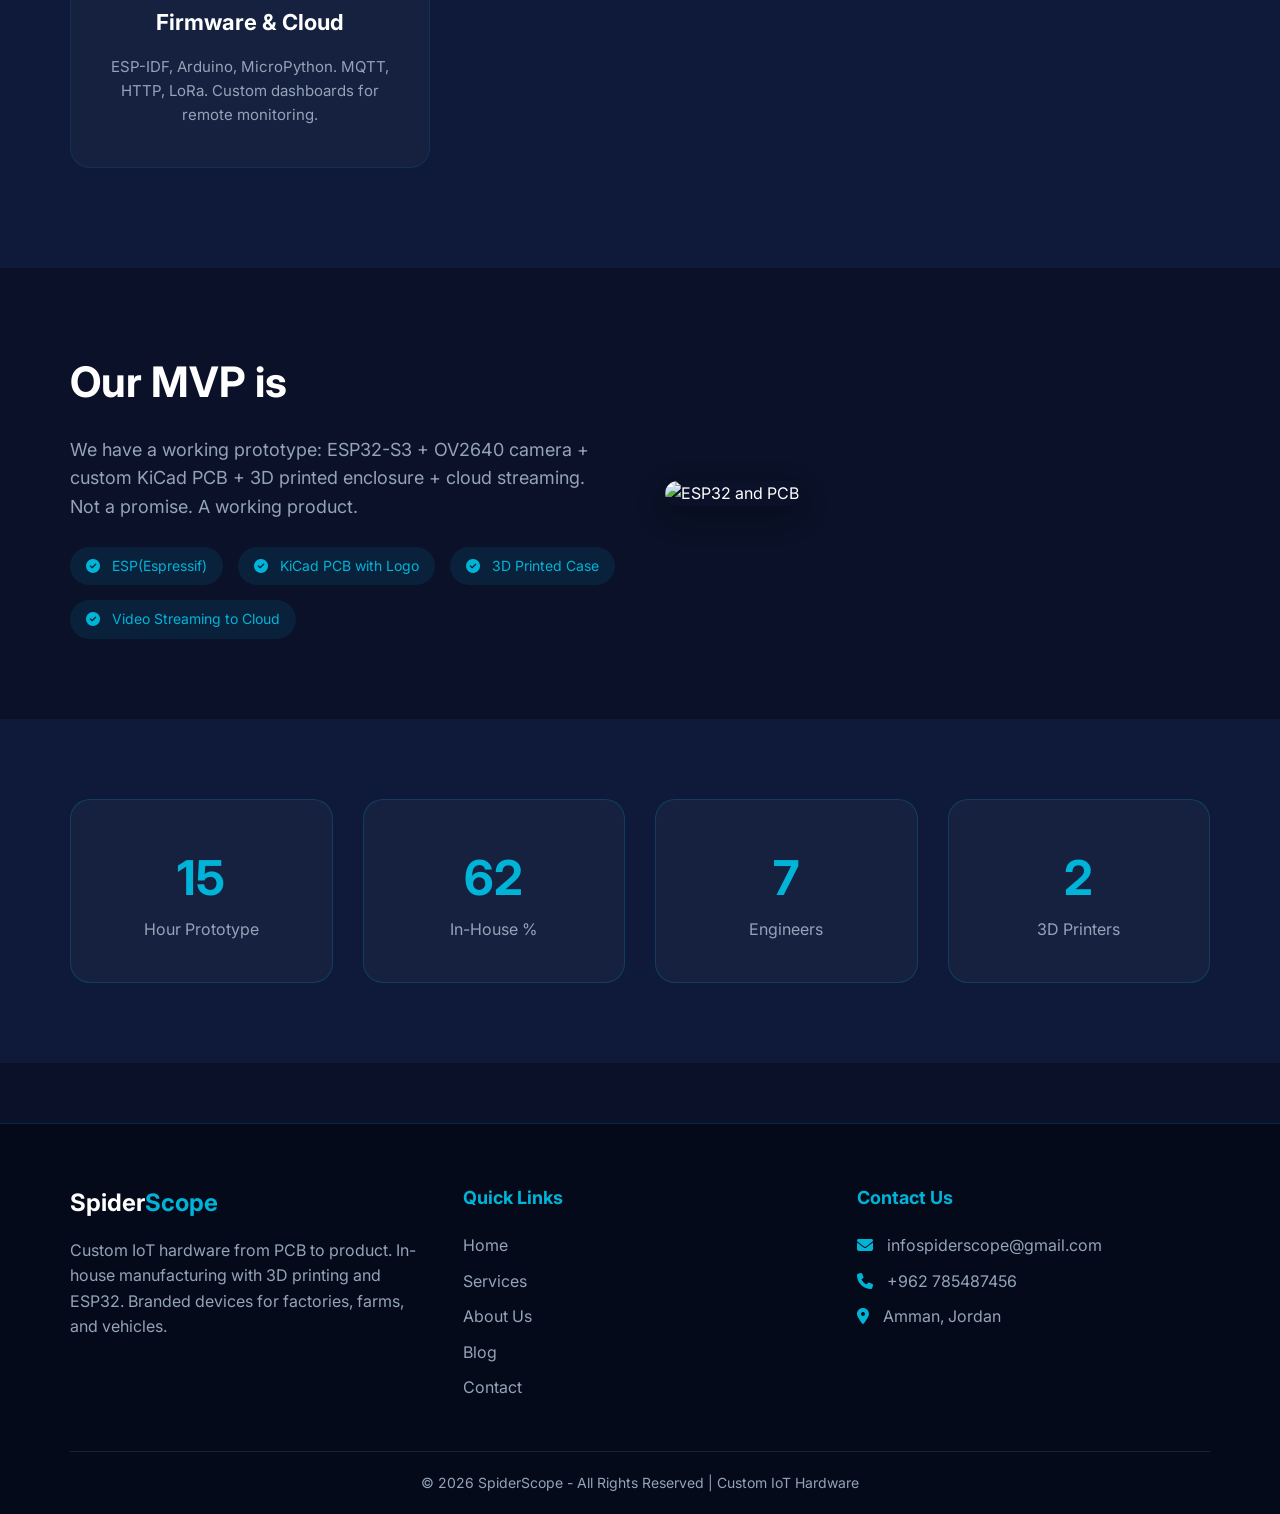
==== commit 58c3d8f4: "Fix HTML encoding issues in index.html" ====
--- a/index.html
+++ b/index.html
@@ -85,7 +85,7 @@
             <h2 data-key="mvp_title">Our MVP is <span>Ready</span></h2>
             <p data-key="mvp_desc">We have a working prototype: ESP32-S3 + OV2640 camera + custom KiCad PCB + 3D printed enclosure + cloud streaming. Not a promise. A working product.</p>
             <div class="mvp-features">
-                <span><i class="fas fa-check-circle"></i> ESP32-S3 (Espressif)</span>
+                <span><i class="fas fa-check-circle"></i> ESP(Espressif)</span>
                 <span><i class="fas fa-check-circle"></i> KiCad PCB with Logo</span>
                 <span><i class="fas fa-check-circle"></i> 3D Printed Case</span>
                 <span><i class="fas fa-check-circle"></i> Video Streaming to Cloud</span>
@@ -141,4 +141,4 @@
 <script type="text/javascript" src="https://cdn.jsdelivr.net/npm/@emailjs/browser@4/dist/email.min.js"></script>
 <script src="script.js"></script>
 </body>
-</html>+</html>
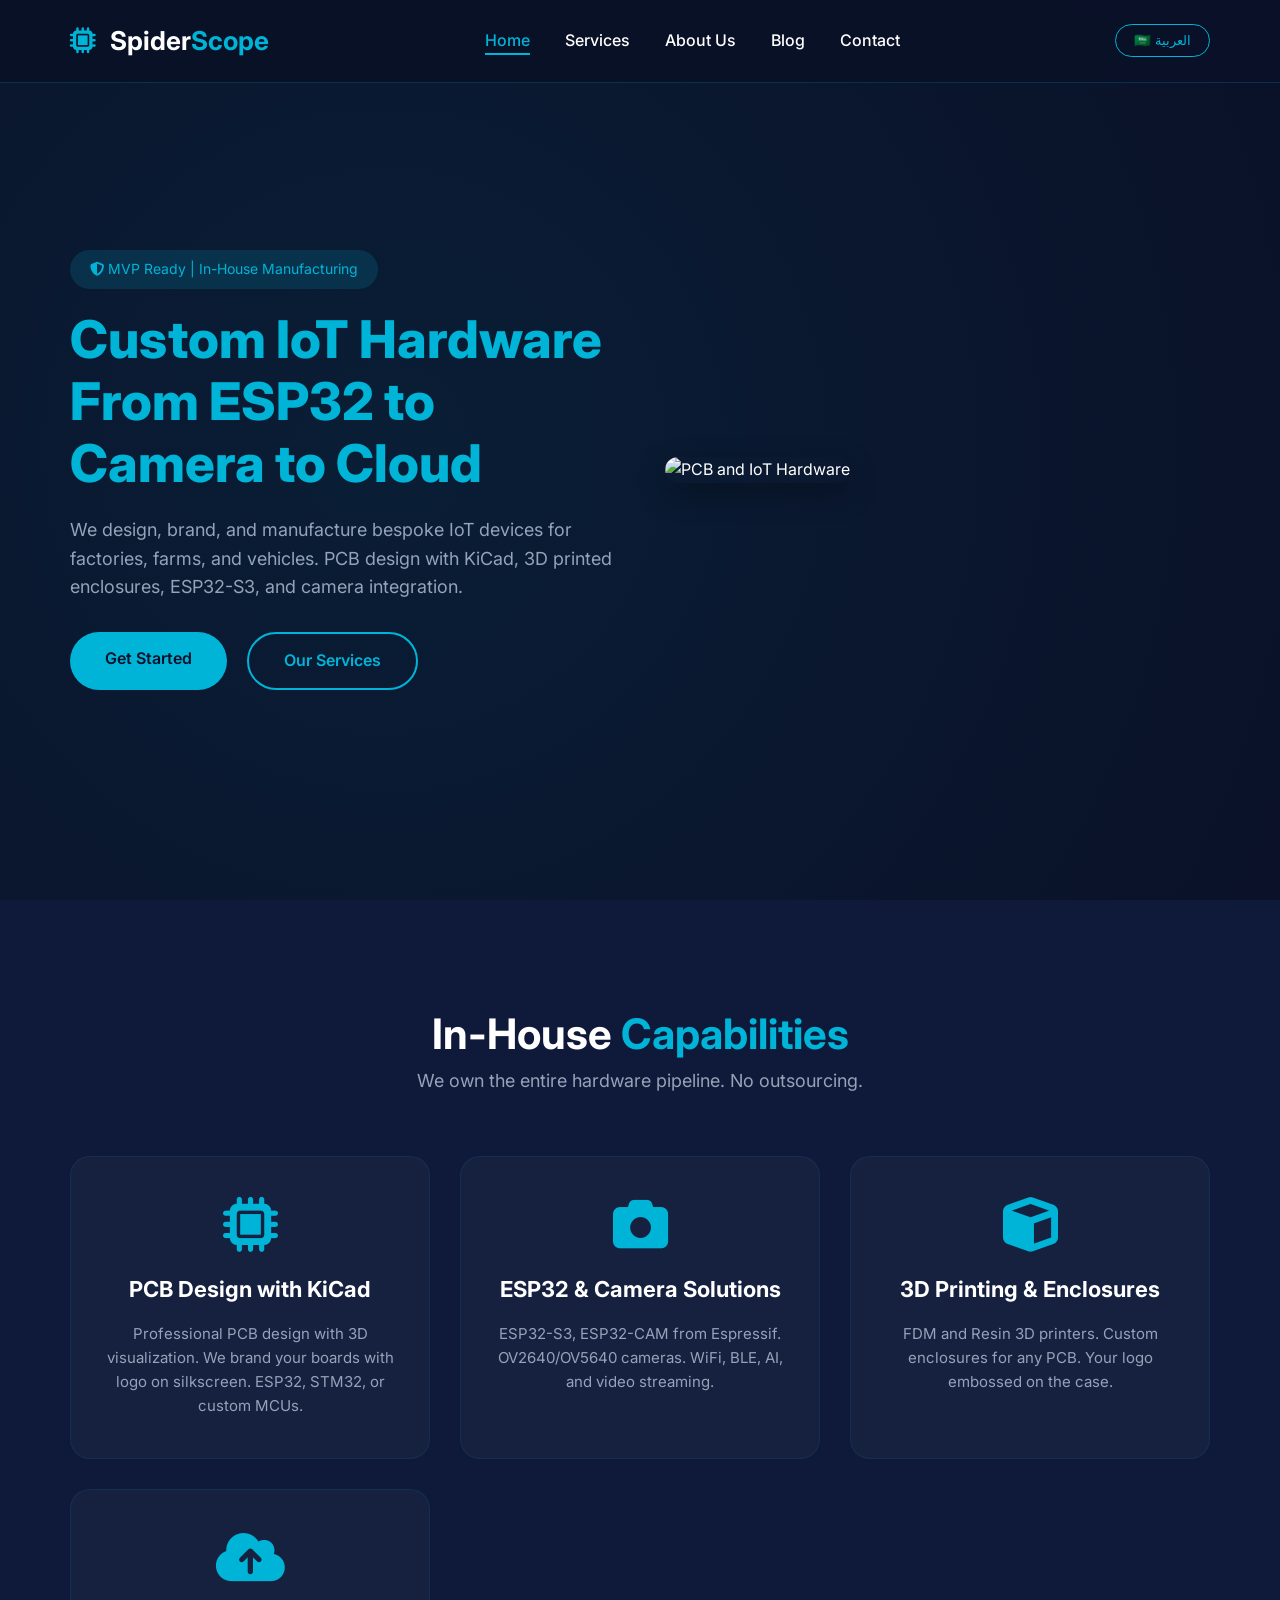
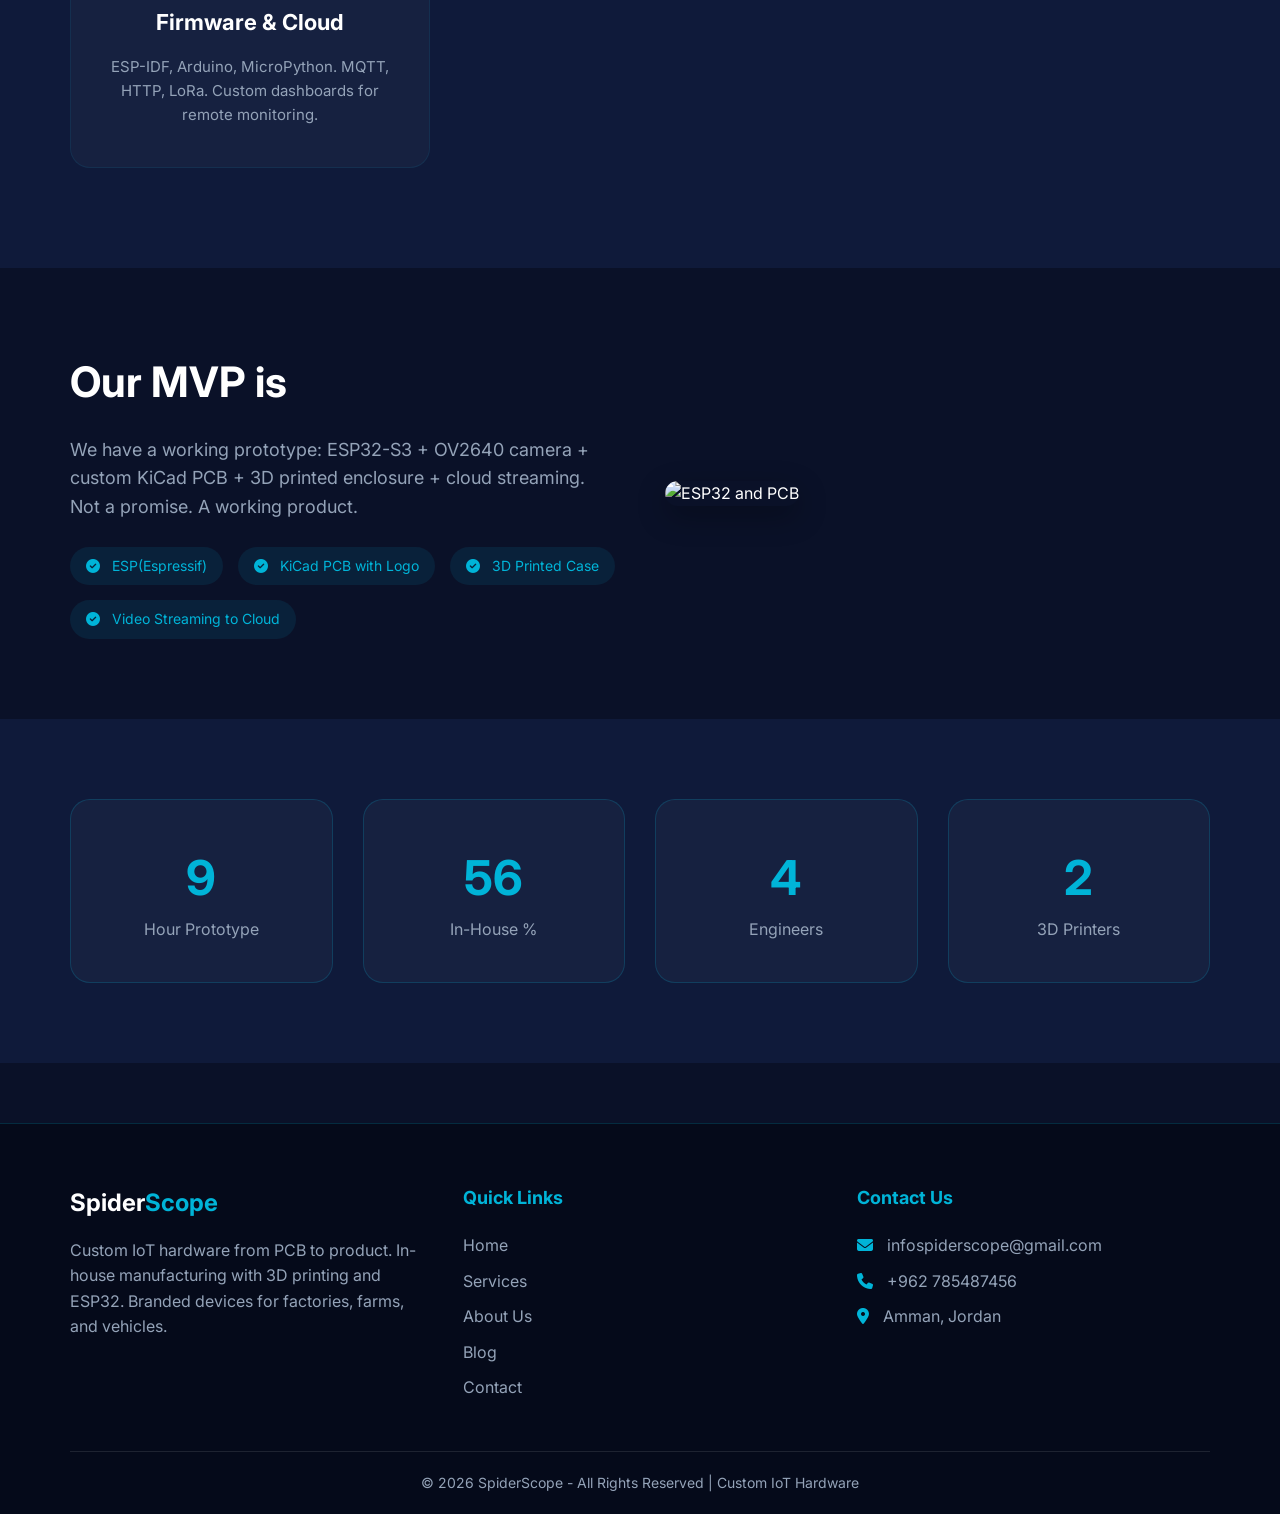
==== commit 013de922: "Update index.html" ====
--- a/index.html
+++ b/index.html
@@ -100,9 +100,9 @@
 <section class="stats-section">
     <div class="container">
         <div class="stats-grid">
-            <div class="stat-card"><h3 class="stat-number" data-target="24">0</h3><p data-key="stat1">Hour Prototype</p></div>
-            <div class="stat-card"><h3 class="stat-number" data-target="100">0</h3><p data-key="stat2">In-House %</p></div>
-            <div class="stat-card"><h3 class="stat-number" data-target="10">0</h3><p data-key="stat3">Engineers</p></div>
+            <div class="stat-card"><h3 class="stat-number" data-target="14">0</h3><p data-key="stat1">Hour Prototype</p></div>
+            <div class="stat-card"><h3 class="stat-number" data-target="90">0</h3><p data-key="stat2">In-House %</p></div>
+            <div class="stat-card"><h3 class="stat-number" data-target="6">0</h3><p data-key="stat3">Engineers</p></div>
             <div class="stat-card"><h3 class="stat-number" data-target="3">0</h3><p data-key="stat4">3D Printers</p></div>
         </div>
     </div>
